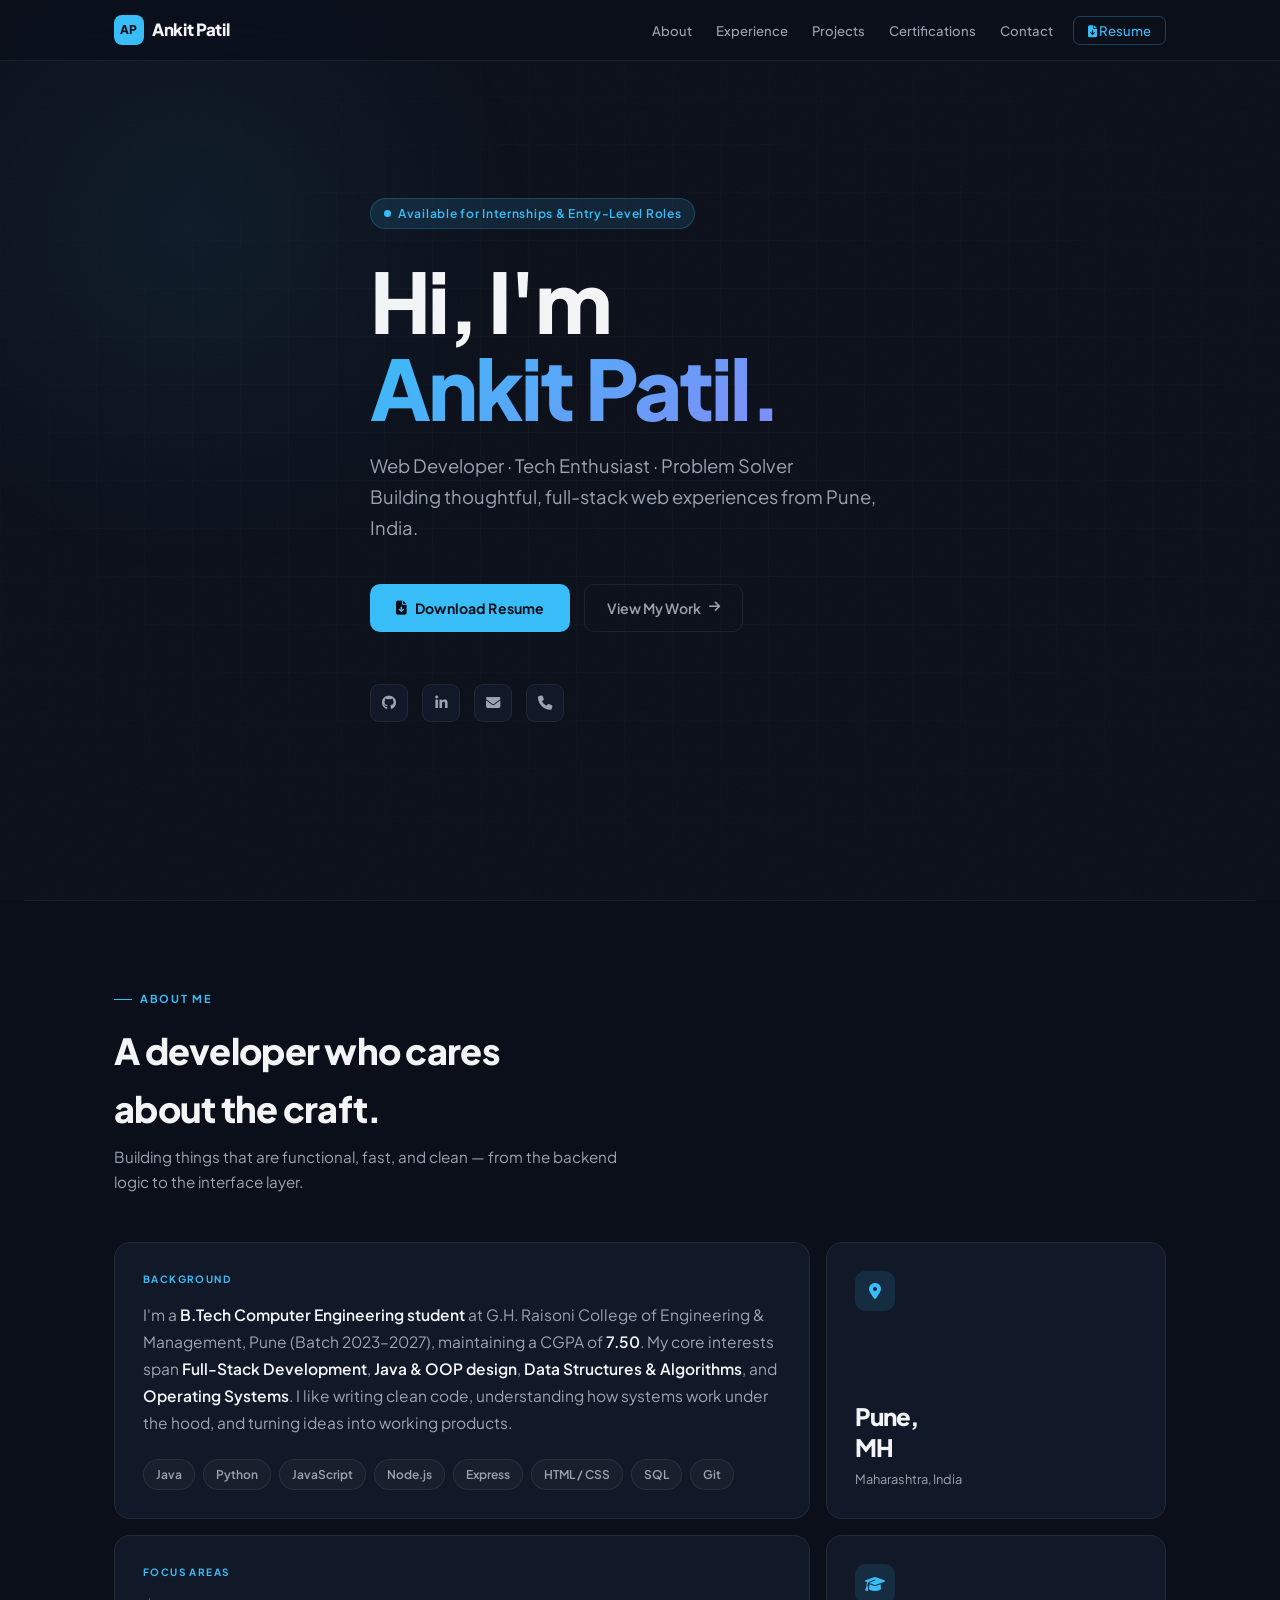
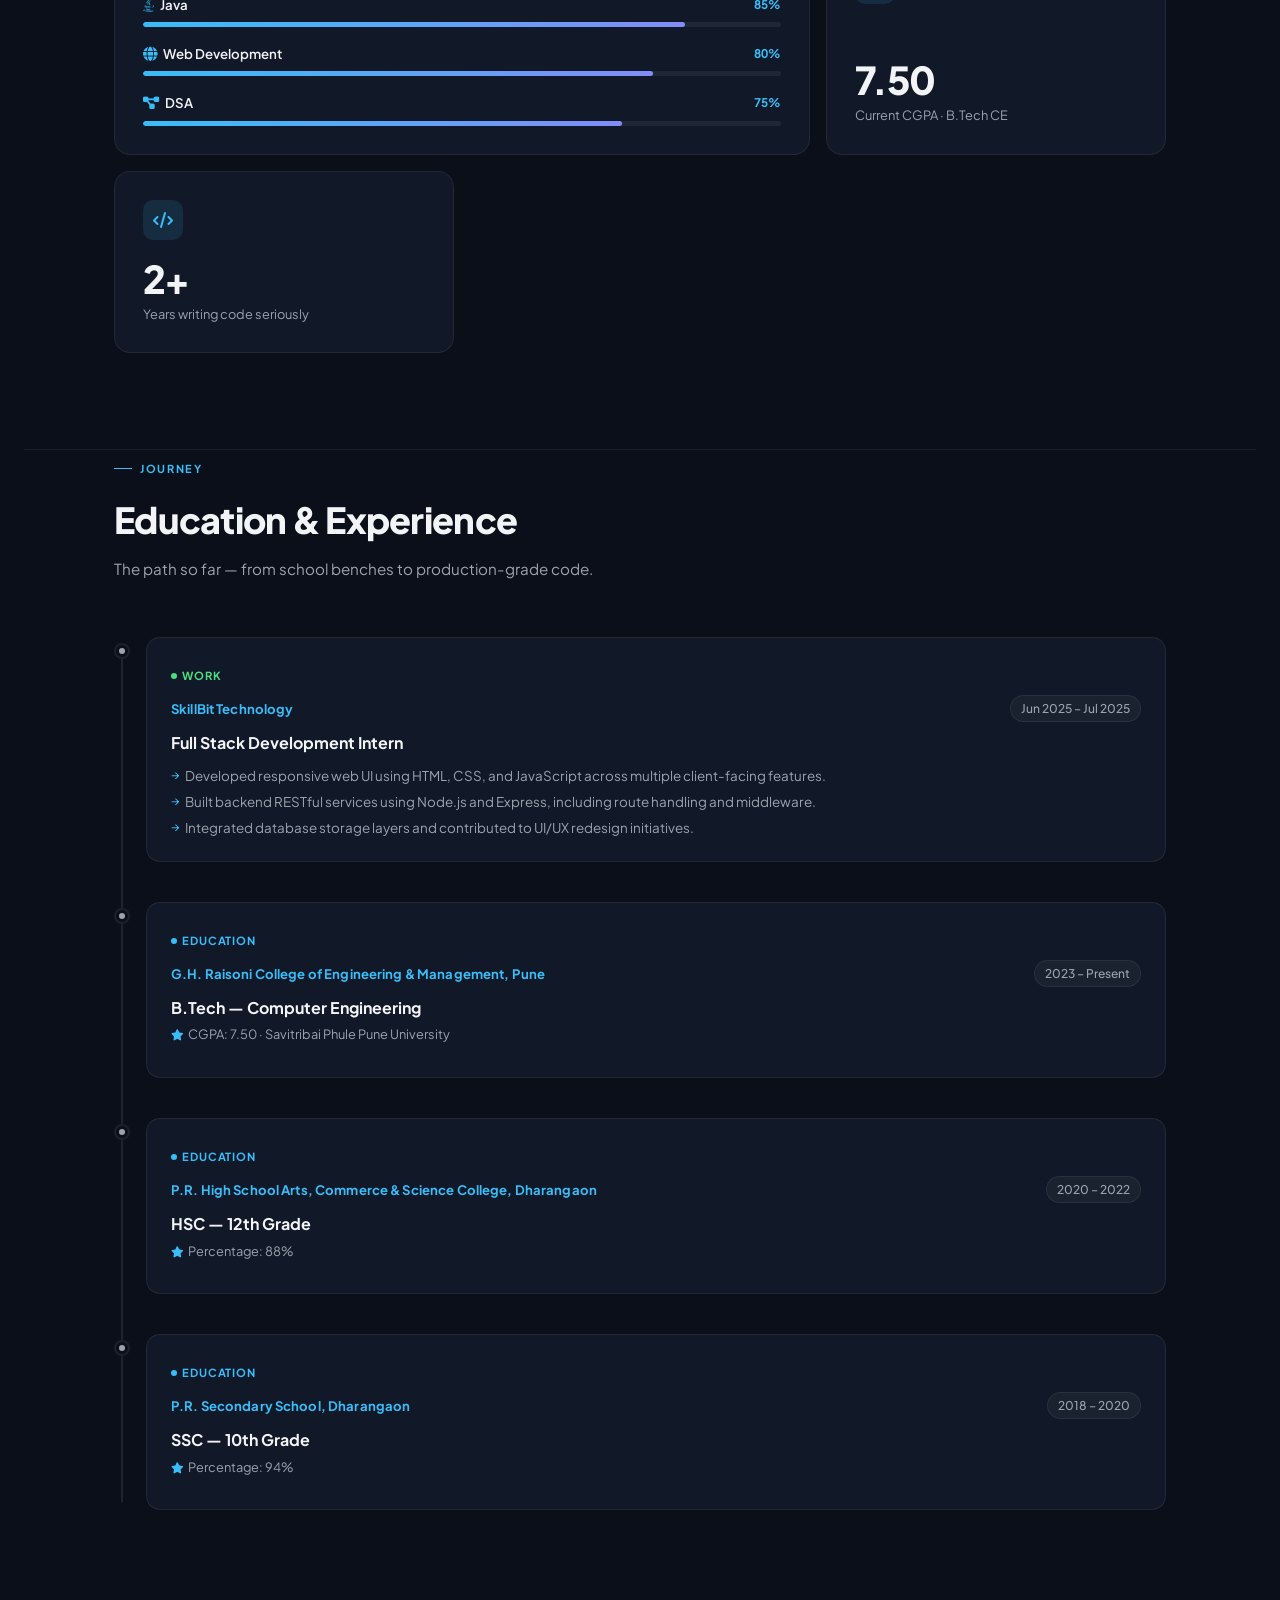
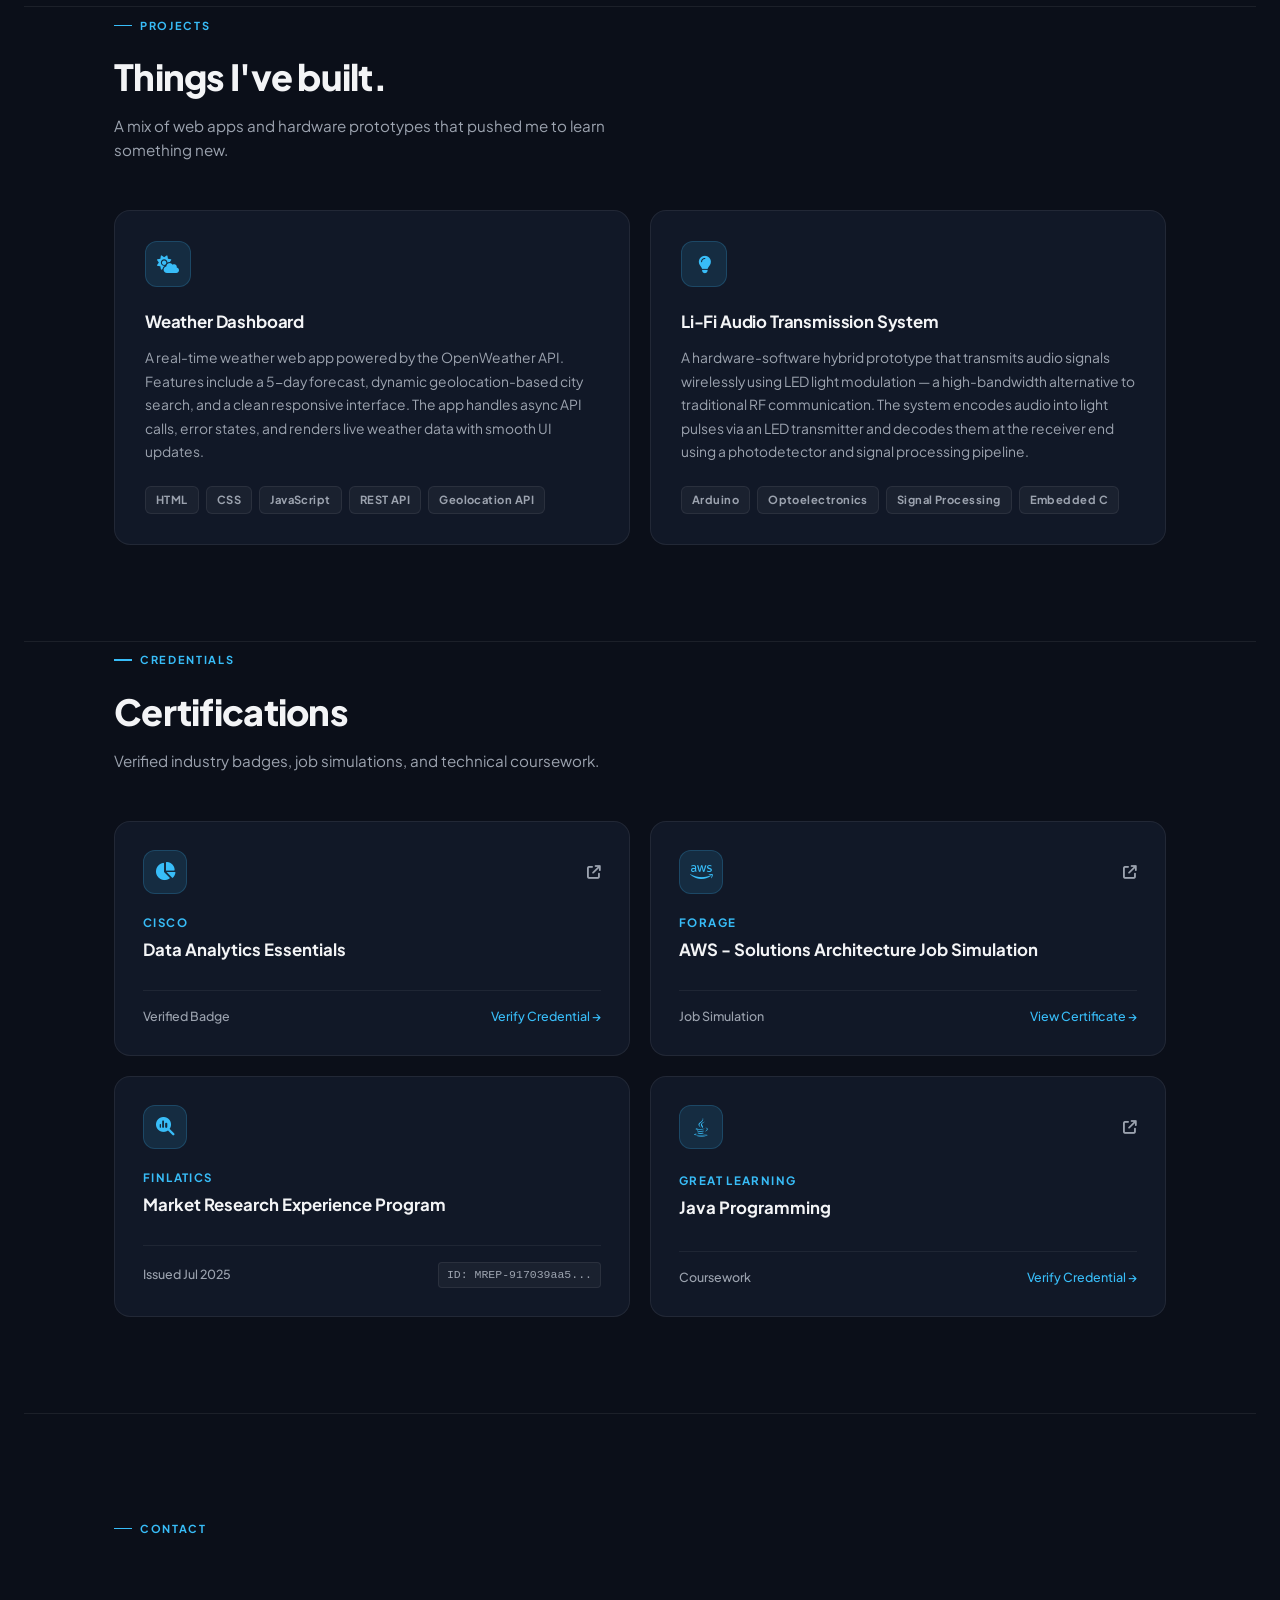
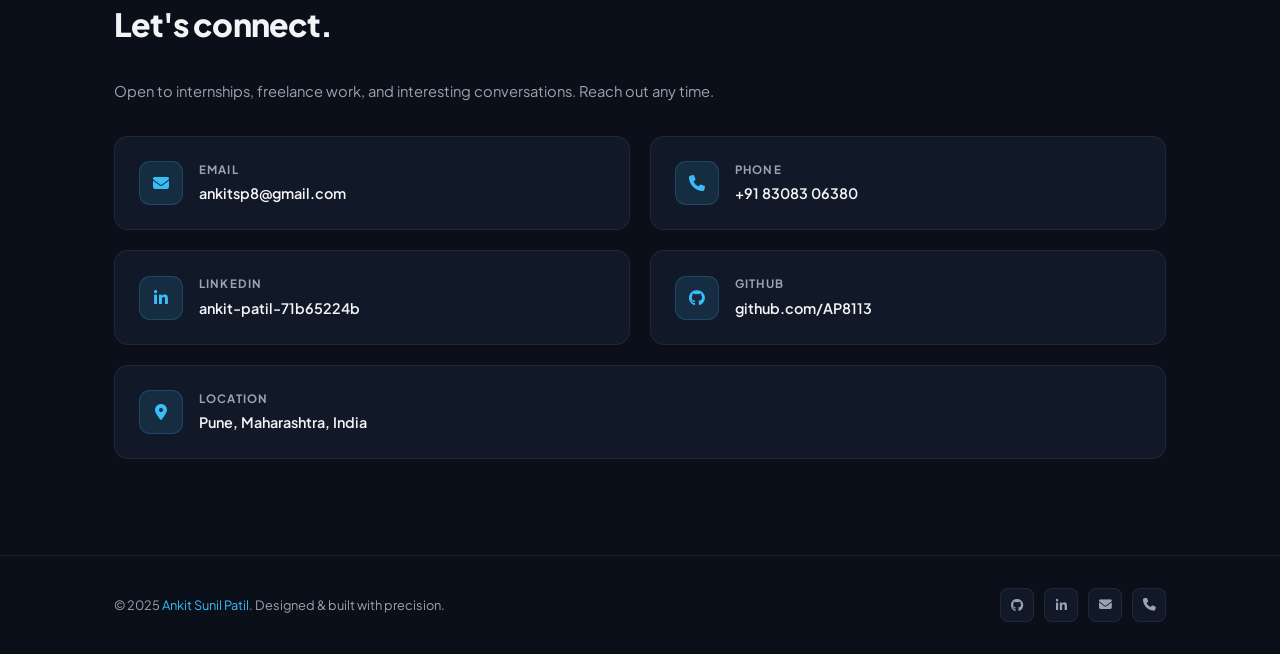
==== index.html @ 3c1722a8 "updated" ====
<!DOCTYPE html>
<html lang="en">
<head>
    <meta charset="UTF-8" />
    <meta name="viewport" content="width=device-width, initial-scale=1.0" />
    <title>Ankit Sunil Patil — Portfolio</title>
    <link rel="preconnect" href="https://fonts.googleapis.com" />
    <link rel="preconnect" href="https://fonts.gstatic.com" crossorigin />
    <link href="https://fonts.googleapis.com/css2?family=Plus+Jakarta+Sans:ital,wght@0,300;0,400;0,500;0,600;0,700;0,800;1,400&display=swap" rel="stylesheet" />
    <link rel="stylesheet" href="https://cdnjs.cloudflare.com/ajax/libs/font-awesome/6.5.2/css/all.min.css" />
    <style>
        /* ===========================
           DESIGN TOKENS
        =========================== */
        :root {
          --bg-main: #0b0f19;
          --bg-card: #111827;
          --bg-card-hover: #141e2e;
          --accent: #38bdf8;
          --accent-dim: rgba(56, 189, 248, 0.12);
          --accent-glow: rgba(56, 189, 248, 0.25);
          --text-main: #f3f4f6;
          --text-muted: #9ca3af;
          --card-border: rgba(255, 255, 255, 0.07);
          --card-border-hover: rgba(56, 189, 248, 0.3);
          --timeline-line: rgba(255, 255, 255, 0.09);
          --nav-bg: rgba(11, 15, 25, 0.75);
        }

        /* ===========================
           RESET & BASE
        =========================== */
        *, *::before, *::after { box-sizing: border-box; margin: 0; padding: 0; }

        html { scroll-behavior: smooth; font-size: 16px; }

        body {
          font-family: 'Plus Jakarta Sans', sans-serif;
          background-color: var(--bg-main);
          color: var(--text-main);
          line-height: 1.6;
          -webkit-font-smoothing: antialiased;
          overflow-x: hidden;
        }

        a { color: inherit; text-decoration: none; }
        img { display: block; max-width: 100%; }

        /* ===========================
           NOISE TEXTURE OVERLAY
        =========================== */
        body::before {
          content: '';
          position: fixed;
          inset: 0;
          background-image: url("data:image/svg+xml,%3Csvg xmlns='http://www.w3.org/2000/svg' width='300' height='300'%3E%3Cfilter id='noise'%3E%3CfeTurbulence type='fractalNoise' baseFrequency='0.75' numOctaves='4' stitchTiles='stitch'/%3E%3C/filter%3E%3Crect width='300' height='300' filter='url(%23noise)' opacity='0.03'/%3E%3C/svg%3E");
          pointer-events: none;
          z-index: 0;
        }

        /* ===========================
           UTILITY
        =========================== */
        .container {
          max-width: 1100px;
          margin: 0 auto;
          padding: 0 24px;
        }

        .accent { color: var(--accent); }
        .muted { color: var(--text-muted); }

        .section-label {
          display: inline-flex;
          align-items: center;
          gap: 8px;
          font-size: 11px;
          font-weight: 700;
          letter-spacing: 0.15em;
          text-transform: uppercase;
          color: var(--accent);
          margin-bottom: 14px;
        }

        .section-label::before {
          content: '';
          display: inline-block;
          width: 18px;
          height: 1.5px;
          background: var(--accent);
        }

        .section-title {
          font-size: clamp(1.6rem, 3.5vw, 2.25rem);
          font-weight: 800;
          letter-spacing: -0.02em;
          color: var(--text-main);
          margin-bottom: 8px;
        }

        .section-desc {
          color: var(--text-muted);
          font-size: 0.95rem;
          max-width: 520px;
        }

        section { position: relative; z-index: 1; padding: 96px 0; }

        /* ===========================
           NAVBAR
        =========================== */
        .nav {
          position: fixed;
          top: 0; left: 0; right: 0;
          z-index: 100;
          backdrop-filter: blur(18px) saturate(160%);
          -webkit-backdrop-filter: blur(18px) saturate(160%);
          background: var(--nav-bg);
          border-bottom: 1px solid var(--card-border);
        }

        .nav-inner {
          display: flex;
          align-items: center;
          justify-content: space-between;
          height: 60px;
          max-width: 1100px;
          margin: 0 auto;
          padding: 0 24px;
        }

        .nav-logo {
          font-size: 1.05rem;
          font-weight: 800;
          letter-spacing: -0.02em;
          color: var(--text-main);
          display: flex;
          align-items: center;
          gap: 8px;
        }

        .nav-logo .logo-badge {
          width: 30px;
          height: 30px;
          border-radius: 8px;
          background: var(--accent);
          color: var(--bg-main);
          font-size: 0.75rem;
          font-weight: 900;
          display: flex;
          align-items: center;
          justify-content: center;
          letter-spacing: 0.02em;
        }

        .nav-links {
          display: flex;
          align-items: center;
          gap: 4px;
          list-style: none;
        }

        .nav-links a {
          font-size: 0.82rem;
          font-weight: 500;
          color: var(--text-muted);
          padding: 5px 10px;
          border-radius: 6px;
          transition: color 0.2s, background 0.2s;
        }

        .nav-links a:hover {
          color: var(--text-main);
          background: rgba(255,255,255,0.05);
        }

        .nav-cta {
          font-size: 0.8rem;
          font-weight: 600;
          color: var(--accent) !important;
          border: 1px solid rgba(56,189,248,0.3) !important;
          border-radius: 7px !important;
          padding: 5px 14px !important;
          margin-left: 6px;
          transition: background 0.2s, color 0.2s !important;
        }

        .nav-cta:hover {
          background: var(--accent-dim) !important;
          color: var(--accent) !important;
        }

        /* ===========================
           HERO
        =========================== */
        #hero {
          min-height: 100vh;
          display: flex;
          flex-direction: column;
          justify-content: center;
          padding-top: 100px;
          padding-bottom: 80px;
          position: relative;
          overflow: hidden;
        }

        .hero-bg-glow {
          position: absolute;
          top: -120px;
          left: -160px;
          width: 700px;
          height: 700px;
          border-radius: 50%;
          background: radial-gradient(circle, rgba(56,189,248,0.07) 0%, transparent 70%);
          pointer-events: none;
        }

        .hero-bg-grid {
          position: absolute;
          inset: 0;
          background-image:
            linear-gradient(to right, rgba(255,255,255,0.025) 1px, transparent 1px),
            linear-gradient(to bottom, rgba(255,255,255,0.025) 1px, transparent 1px);
          background-size: 48px 48px;
          mask-image: radial-gradient(ellipse 80% 60% at 50% 50%, black 0%, transparent 100%);
          pointer-events: none;
        }

        .hero-content { position: relative; z-index: 1; }

        .hero-chip {
          display: inline-flex;
          align-items: center;
          gap: 7px;
          background: var(--accent-dim);
          border: 1px solid rgba(56,189,248,0.22);
          color: var(--accent);
          font-size: 0.75rem;
          font-weight: 600;
          letter-spacing: 0.06em;
          padding: 5px 13px;
          border-radius: 100px;
          margin-bottom: 28px;
        }

        .hero-chip .dot {
          width: 7px;
          height: 7px;
          border-radius: 50%;
          background: var(--accent);
          animation: pulse-dot 2s infinite;
        }

        @keyframes pulse-dot {
          0%, 100% { opacity: 1; transform: scale(1); }
          50% { opacity: 0.5; transform: scale(0.75); }
        }

        .hero-name {
          font-size: clamp(2.6rem, 7vw, 5.2rem);
          font-weight: 800;
          letter-spacing: -0.035em;
          line-height: 1.05;
          margin-bottom: 18px;
          color: var(--text-main);
        }

        .hero-name .name-accent {
          background: linear-gradient(135deg, #38bdf8 0%, #818cf8 100%);
          -webkit-background-clip: text;
          -webkit-text-fill-color: transparent;
          background-clip: text;
        }

        .hero-tagline {
          font-size: clamp(0.95rem, 2vw, 1.15rem);
          color: var(--text-muted);
          font-weight: 400;
          max-width: 540px;
          margin-bottom: 40px;
          line-height: 1.7;
        }

        .hero-actions {
          display: flex;
          align-items: center;
          gap: 14px;
          flex-wrap: wrap;
        }

        .btn-primary {
          display: inline-flex;
          align-items: center;
          gap: 8px;
          background: var(--accent);
          color: #0b0f19;
          font-size: 0.88rem;
          font-weight: 700;
          padding: 13px 26px;
          border-radius: 10px;
          border: none;
          cursor: pointer;
          transition: transform 0.2s, box-shadow 0.2s, background 0.2s;
          letter-spacing: 0.01em;
        }

        .btn-primary:hover {
          transform: translateY(-2px);
          box-shadow: 0 8px 28px rgba(56,189,248,0.35);
          background: #7dd3fc;
        }

        .btn-ghost {
          display: inline-flex;
          align-items: center;
          gap: 8px;
          background: transparent;
          color: var(--text-muted);
          font-size: 0.88rem;
          font-weight: 600;
          padding: 12px 22px;
          border-radius: 10px;
          border: 1px solid var(--card-border);
          cursor: pointer;
          transition: color 0.2s, border-color 0.2s, transform 0.2s;
        }

        .btn-ghost:hover {
          color: var(--text-main);
          border-color: rgba(255,255,255,0.18);
          transform: translateY(-2px);
        }

        .hero-socials {
          display: flex;
          gap: 14px;
          margin-top: 52px;
        }

        .hero-socials a {
          width: 38px;
          height: 38px;
          border-radius: 9px;
          border: 1px solid var(--card-border);
          background: var(--bg-card);
          display: flex;
          align-items: center;
          justify-content: center;
          color: var(--text-muted);
          font-size: 0.9rem;
          transition: color 0.2s, border-color 0.2s, transform 0.2s;
        }

        .hero-socials a:hover {
          color: var(--accent);
          border-color: rgba(56,189,248,0.35);
          transform: translateY(-2px);
        }

        /* ===========================
           ABOUT — BENTO GRID
        =========================== */
        #about { padding-top: 80px; }

        .bento-grid {
          display: grid;
          grid-template-columns: repeat(3, 1fr);
          grid-template-rows: auto;
          gap: 16px;
          margin-top: 48px;
        }

        .bento-card {
          background: var(--bg-card);
          border: 1px solid var(--card-border);
          border-radius: 16px;
          padding: 28px;
          transition: border-color 0.25s, background 0.25s;
          position: relative;
          overflow: hidden;
        }

        .bento-card:hover {
          border-color: var(--card-border-hover);
          background: var(--bg-card-hover);
        }

        .bento-card.span-2 { grid-column: span 2; }
        .bento-card.span-full { grid-column: span 3; }

        .bento-card-label {
          font-size: 10px;
          font-weight: 700;
          letter-spacing: 0.14em;
          text-transform: uppercase;
          color: var(--accent);
          margin-bottom: 14px;
        }

        .bio-text {
          font-size: 0.97rem;
          color: var(--text-muted);
          line-height: 1.75;
        }

        .bio-text strong { color: var(--text-main); font-weight: 600; }

        .skill-list { display: flex; flex-direction: column; gap: 16px; }

        .skill-header {
          display: flex;
          justify-content: space-between;
          align-items: center;
          margin-bottom: 7px;
        }

        .skill-name {
          font-size: 0.83rem;
          font-weight: 600;
          color: var(--text-main);
        }

        .skill-pct {
          font-size: 0.75rem;
          font-weight: 700;
          color: var(--accent);
          font-variant-numeric: tabular-nums;
        }

        .skill-track {
          height: 5px;
          border-radius: 100px;
          background: rgba(255,255,255,0.06);
          overflow: hidden;
        }

        .skill-fill {
          height: 100%;
          border-radius: 100px;
          background: linear-gradient(90deg, #38bdf8, #818cf8);
          transition: width 1.2s cubic-bezier(0.16,1,0.3,1);
        }

        .stat-card-inner {
          display: flex;
          flex-direction: column;
          justify-content: space-between;
          height: 100%;
        }

        .stat-icon {
          width: 40px;
          height: 40px;
          border-radius: 10px;
          background: var(--accent-dim);
          display: flex;
          align-items: center;
          justify-content: center;
          font-size: 1rem;
          color: var(--accent);
          margin-bottom: 20px;
        }

        .stat-number {
          font-size: 2.4rem;
          font-weight: 800;
          letter-spacing: -0.04em;
          color: var(--text-main);
          line-height: 1;
          margin-bottom: 6px;
        }

        .stat-desc {
          font-size: 0.8rem;
          color: var(--text-muted);
        }

        .chip-cloud {
          display: flex;
          flex-wrap: wrap;
          gap: 8px;
          margin-top: 6px;
        }

        .chip {
          font-size: 0.75rem;
          font-weight: 600;
          padding: 5px 12px;
          border-radius: 100px;
          border: 1px solid var(--card-border);
          background: rgba(255,255,255,0.03);
          color: var(--text-muted);
          transition: color 0.2s, border-color 0.2s, background 0.2s;
          cursor: default;
        }

        .chip:hover {
          color: var(--accent);
          border-color: rgba(56,189,248,0.35);
          background: var(--accent-dim);
        }

        /* ===========================
           TIMELINE — Education & Work
        =========================== */
        #timeline { padding-top: 0; }

        .timeline-wrap {
          position: relative;
          margin-top: 56px;
          padding-left: 32px;
        }

        .timeline-wrap::before {
          content: '';
          position: absolute;
          left: 7px;
          top: 8px;
          bottom: 8px;
          width: 1.5px;
          background: var(--timeline-line);
        }

        .timeline-item {
          position: relative;
          margin-bottom: 40px;
        }

        .timeline-item:last-child { margin-bottom: 0; }

        .timeline-dot {
          position: absolute;
          left: -32px;
          top: 6px;
          width: 16px;
          height: 16px;
          border-radius: 50%;
          background: var(--bg-main);
          border: 2px solid var(--card-border);
          display: flex;
          align-items: center;
          justify-content: center;
          transition: border-color 0.3s;
        }

        .timeline-dot::after {
          content: '';
          width: 6px;
          height: 6px;
          border-radius: 50%;
          background: var(--text-muted);
          transition: background 0.3s;
        }

        .timeline-item:hover .timeline-dot {
          border-color: var(--accent);
        }

        .timeline-item:hover .timeline-dot::after {
          background: var(--accent);
        }

        .timeline-card {
          background: var(--bg-card);
          border: 1px solid var(--card-border);
          border-radius: 14px;
          padding: 22px 24px;
          transition: border-color 0.25s;
        }

        .timeline-item:hover .timeline-card {
          border-color: rgba(56,189,248,0.2);
        }

        .timeline-meta {
          display: flex;
          align-items: center;
          justify-content: space-between;
          flex-wrap: wrap;
          gap: 6px;
          margin-bottom: 8px;
        }

        .timeline-org {
          font-size: 0.82rem;
          font-weight: 700;
          color: var(--accent);
          letter-spacing: 0.01em;
        }

        .timeline-date {
          font-size: 0.75rem;
          color: var(--text-muted);
          font-weight: 500;
          background: rgba(255,255,255,0.04);
          padding: 3px 10px;
          border-radius: 100px;
          border: 1px solid var(--card-border);
        }

        .timeline-role {
          font-size: 1rem;
          font-weight: 700;
          color: var(--text-main);
          margin-bottom: 4px;
        }

        .timeline-grade {
          font-size: 0.8rem;
          color: var(--text-muted);
          margin-bottom: 10px;
        }

        .timeline-bullets {
          list-style: none;
          display: flex;
          flex-direction: column;
          gap: 5px;
          margin-top: 10px;
        }

        .timeline-bullets li {
          font-size: 0.84rem;
          color: var(--text-muted);
          padding-left: 14px;
          position: relative;
          line-height: 1.55;
        }

        .timeline-bullets li::before {
          content: '→';
          position: absolute;
          left: 0;
          color: var(--accent);
          font-size: 0.75rem;
        }

        .timeline-type-badge {
          display: inline-flex;
          align-items: center;
          gap: 5px;
          font-size: 0.7rem;
          font-weight: 700;
          letter-spacing: 0.08em;
          text-transform: uppercase;
          color: var(--text-muted);
          margin-bottom: 10px;
        }

        .timeline-type-badge .badge-dot {
          width: 6px; height: 6px;
          border-radius: 50%;
          background: var(--text-muted);
        }

        .badge-work .badge-dot { background: #4ade80; }
        .badge-work { color: #4ade80; }
        .badge-edu .badge-dot { background: var(--accent); }
        .badge-edu { color: var(--accent); }

        /* ===========================
           PROJECTS
        =========================== */
        #projects { padding-top: 0; }

        .projects-grid {
          display: grid;
          grid-template-columns: repeat(2, 1fr);
          gap: 20px;
          margin-top: 48px;
        }

        .project-card {
          background: var(--bg-card);
          border: 1px solid var(--card-border);
          border-radius: 16px;
          padding: 30px;
          transition: transform 0.28s cubic-bezier(0.16,1,0.3,1),
                      border-color 0.28s,
                      box-shadow 0.28s;
          display: flex;
          flex-direction: column;
        }

        .project-card:hover {
          transform: translateY(-4px);
          border-color: rgba(56,189,248,0.28);
          box-shadow: 0 16px 48px rgba(0,0,0,0.5);
        }

        .project-icon {
          width: 46px;
          height: 46px;
          border-radius: 12px;
          background: var(--accent-dim);
          border: 1px solid rgba(56,189,248,0.2);
          display: flex;
          align-items: center;
          justify-content: center;
          font-size: 1.1rem;
          color: var(--accent);
          margin-bottom: 22px;
        }

        .project-title {
          font-size: 1.05rem;
          font-weight: 700;
          color: var(--text-main);
          margin-bottom: 10px;
          letter-spacing: -0.01em;
        }

        .project-desc {
          font-size: 0.865rem;
          color: var(--text-muted);
          line-height: 1.7;
          flex: 1;
          margin-bottom: 22px;
        }

        .project-stack {
          display: flex;
          flex-wrap: wrap;
          gap: 7px;
        }

        .stack-tag {
          font-size: 0.7rem;
          font-weight: 700;
          padding: 4px 10px;
          border-radius: 6px;
          background: rgba(255,255,255,0.04);
          border: 1px solid var(--card-border);
          color: var(--text-muted);
          letter-spacing: 0.04em;
        }

        /* ===========================
           CERTIFICATIONS
        =========================== */
        #certifications { padding-top: 0; }

        .certs-grid {
          display: grid;
          grid-template-columns: repeat(2, 1fr);
          gap: 20px;
          margin-top: 48px;
        }

        .cert-card {
          background: var(--bg-card);
          border: 1px solid var(--card-border);
          border-radius: 16px;
          padding: 28px;
          display: flex;
          flex-direction: column;
          justify-content: space-between;
          transition: transform 0.28s cubic-bezier(0.16,1,0.3,1),
                      border-color 0.28s,
                      box-shadow 0.28s,
                      background 0.28s;
          text-decoration: none;
        }

        a.cert-card:hover {
          transform: translateY(-4px);
          border-color: rgba(56,189,248,0.28);
          box-shadow: 0 16px 48px rgba(0,0,0,0.5);
          background: var(--bg-card-hover);
        }

        .cert-top {
          display: flex;
          align-items: center;
          justify-content: space-between;
          margin-bottom: 20px;
        }

        .cert-icon {
          width: 44px;
          height: 44px;
          border-radius: 12px;
          background: var(--accent-dim);
          border: 1px solid rgba(56,189,248,0.2);
          display: flex;
          align-items: center;
          justify-content: center;
          font-size: 1.15rem;
          color: var(--accent);
        }

        .cert-arrow {
          color: var(--text-muted);
          font-size: 0.85rem;
          transition: color 0.2s, transform 0.2s;
        }

        a.cert-card:hover .cert-arrow {
          color: var(--accent);
          transform: translate(2px, -2px);
        }

        .cert-issuer {
          font-size: 0.72rem;
          font-weight: 700;
          text-transform: uppercase;
          letter-spacing: 0.12em;
          color: var(--accent);
          margin-bottom: 6px;
        }

        .cert-title {
          font-size: 1.05rem;
          font-weight: 700;
          color: var(--text-main);
          line-height: 1.4;
        }

        .cert-footer {
          margin-top: 28px;
          padding-top: 16px;
          border-top: 1px solid rgba(255,255,255,0.06);
          display: flex;
          align-items: center;
          justify-content: space-between;
          font-size: 0.78rem;
          color: var(--text-muted);
          font-weight: 500;
        }

        .cert-id {
          font-family: monospace;
          font-size: 0.72rem;
          background: rgba(255,255,255,0.04);
          padding: 3px 8px;
          border-radius: 4px;
          border: 1px solid var(--card-border);
          color: var(--text-muted);
        }

        /* ===========================
           CONTACT
        =========================== */
        #contact {}

        .contact-inner {
          display: grid;
          grid-template-columns: 1fr 1fr;
          gap: 20px;
          margin-top: 48px;
        }

        .contact-headline {
          font-size: clamp(1.4rem, 3vw, 2rem);
          font-weight: 800;
          letter-spacing: -0.025em;
          color: var(--text-main);
          margin-bottom: 14px;
          grid-column: 1 / -1;
        }

        .contact-sub {
          color: var(--text-muted);
          font-size: 0.92rem;
          grid-column: 1 / -1;
          margin-top: -4px;
          margin-bottom: 12px;
        }

        .contact-card {
          background: var(--bg-card);
          border: 1px solid var(--card-border);
          border-radius: 14px;
          padding: 24px;
          display: flex;
          align-items: center;
          gap: 16px;
          transition: border-color 0.25s, transform 0.25s;
        }

        .contact-card:hover {
          border-color: rgba(56,189,248,0.28);
          transform: translateY(-2px);
        }

        .contact-card-icon {
          width: 44px;
          height: 44px;
          border-radius: 11px;
          background: var(--accent-dim);
          border: 1px solid rgba(56,189,248,0.2);
          display: flex;
          align-items: center;
          justify-content: center;
          font-size: 1rem;
          color: var(--accent);
          flex-shrink: 0;
        }

        .contact-card-label {
          font-size: 0.72rem;
          font-weight: 700;
          text-transform: uppercase;
          letter-spacing: 0.1em;
          color: var(--text-muted);
          margin-bottom: 3px;
        }

        .contact-card-value {
          font-size: 0.9rem;
          font-weight: 600;
          color: var(--text-main);
        }

        .contact-card-value a {
          color: var(--text-main);
          transition: color 0.2s;
        }

        .contact-card-value a:hover { color: var(--accent); }

        /* ===========================
           FOOTER
        =========================== */
        footer {
          border-top: 1px solid var(--card-border);
          padding: 32px 0;
          position: relative;
          z-index: 1;
        }

        .footer-inner {
          display: flex;
          align-items: center;
          justify-content: space-between;
          flex-wrap: wrap;
          gap: 14px;
        }

        .footer-copy {
          font-size: 0.8rem;
          color: var(--text-muted);
        }

        .footer-copy span { color: var(--accent); }

        .footer-socials {
          display: flex;
          gap: 10px;
        }

        .footer-socials a {
          width: 34px;
          height: 34px;
          border-radius: 8px;
          border: 1px solid var(--card-border);
          background: var(--bg-card);
          display: flex;
          align-items: center;
          justify-content: center;
          color: var(--text-muted);
          font-size: 0.8rem;
          transition: color 0.2s, border-color 0.2s, transform 0.2s;
        }

        .footer-socials a:hover {
          color: var(--accent);
          border-color: rgba(56,189,248,0.35);
          transform: translateY(-2px);
        }

        /* ===========================
           DIVIDER
        =========================== */
        .section-divider {
          border: none;
          border-top: 1px solid var(--card-border);
          margin: 0 24px;
        }

        /* ===========================
           SCROLL REVEAL
        =========================== */
        .reveal {
          opacity: 0;
          transform: translateY(22px);
          transition: opacity 0.65s cubic-bezier(0.16,1,0.3,1),
                      transform 0.65s cubic-bezier(0.16,1,0.3,1);
        }

        .reveal.visible {
          opacity: 1;
          transform: translateY(0);
        }

        .reveal-delay-1 { transition-delay: 0.1s; }
        .reveal-delay-2 { transition-delay: 0.2s; }
        .reveal-delay-3 { transition-delay: 0.3s; }

        /* ===========================
           MOBILE HAMBURGER
        =========================== */
        .hamburger {
          display: none;
          flex-direction: column;
          gap: 5px;
          cursor: pointer;
          padding: 4px;
          background: none;
          border: none;
        }

        .hamburger span {
          display: block;
          width: 22px;
          height: 2px;
          border-radius: 2px;
          background: var(--text-muted);
          transition: transform 0.3s, opacity 0.3s;
        }

        .hamburger.open span:nth-child(1) { transform: translateY(7px) rotate(45deg); }
        .hamburger.open span:nth-child(2) { opacity: 0; }
        .hamburger.open span:nth-child(3) { transform: translateY(-7px) rotate(-45deg); }

        .mobile-menu {
          display: none;
          flex-direction: column;
          gap: 2px;
          padding: 12px 24px 20px;
          border-top: 1px solid var(--card-border);
        }

        .mobile-menu a {
          font-size: 0.9rem;
          font-weight: 500;
          color: var(--text-muted);
          padding: 9px 0;
          border-bottom: 1px solid rgba(255,255,255,0.04);
          transition: color 0.2s;
        }

        .mobile-menu a:last-child { border-bottom: none; }
        .mobile-menu a:hover { color: var(--accent); }
        .mobile-menu.open { display: flex; }

        /* ===========================
           RESPONSIVE
        =========================== */
        @media (max-width: 900px) {
          .bento-grid { grid-template-columns: 1fr 1fr; }
          .bento-card.span-2 { grid-column: span 2; }
          .bento-card.span-full { grid-column: span 2; }
        }

        @media (max-width: 768px) {
          section { padding: 64px 0; }

          .nav-links { display: none; }
          .hamburger { display: flex; }

          .hero-name { font-size: 2.6rem; }

          .bento-grid { grid-template-columns: 1fr; }
          .bento-card.span-2,
          .bento-card.span-full { grid-column: span 1; }

          .projects-grid,
          .certs-grid { grid-template-columns: 1fr; }

          .contact-inner { grid-template-columns: 1fr; }
          .contact-headline,
          .contact-sub { grid-column: 1; }

          .footer-inner { flex-direction: column; align-items: flex-start; gap: 18px; }
        }

        @media (max-width: 480px) {
          .hero-actions { flex-direction: column; align-items: flex-start; }
          .btn-primary, .btn-ghost { width: 100%; justify-content: center; }
        }

        /* ===========================
           REDUCED MOTION
        =========================== */
        @media (prefers-reduced-motion: reduce) {
          *, *::before, *::after { transition-duration: 0.01ms !important; animation-duration: 0.01ms !important; }
          .reveal { opacity: 1; transform: none; }
        }
    </style>
</head>
<body>

<!-- ============ NAVBAR ============ -->
<nav class="nav">
    <div class="nav-inner">
        <a href="#hero" class="nav-logo">
            <div class="logo-badge">AP</div>
            Ankit Patil
        </a>
        <ul class="nav-links">
            <li><a href="#about">About</a></li>
            <li><a href="#timeline">Experience</a></li>
            <li><a href="#projects">Projects</a></li>
            <li><a href="#certifications">Certifications</a></li>
            <li><a href="#contact">Contact</a></li>
            <li><a href="assets/resume.pdf" target="_blank" class="nav-cta"><i class="fa-solid fa-file-arrow-down" style="font-size:0.75rem;"></i> Resume</a></li>
        </ul>
        <button class="hamburger" id="hamburger" aria-label="Menu">
            <span></span><span></span><span></span>
        </button>
    </div>
    <div class="mobile-menu" id="mobile-menu">
        <a href="#about" onclick="closeMobileMenu()">About</a>
        <a href="#timeline" onclick="closeMobileMenu()">Experience</a>
        <a href="#projects" onclick="closeMobileMenu()">Projects</a>
        <a href="#certifications" onclick="closeMobileMenu()">Certifications</a>
        <a href="#contact" onclick="closeMobileMenu()">Contact</a>
        <a href="assets/resume.pdf" target="_blank" style="color:var(--accent)"><i class="fa-solid fa-file-arrow-down"></i> Resume</a>
    </div>
</nav>

<!-- ============ HERO ============ -->
<section id="hero">
    <div class="hero-bg-glow"></div>
    <div class="hero-bg-grid"></div>
    <div class="container hero-content">
        <div class="hero-chip">
            <span class="dot"></span>
            Available for Internships &amp; Entry-Level Roles
        </div>
        <h1 class="hero-name">
            Hi, I'm<br/>
            <span class="name-accent">Ankit Patil.</span>
        </h1>
        <p class="hero-tagline">
            Web Developer · Tech Enthusiast · Problem Solver<br/>
            Building thoughtful, full-stack web experiences from Pune, India.
        </p>
        <div class="hero-actions">
            <a href="assets/resume.pdf" target="_blank" class="btn-primary">
                <i class="fa-solid fa-file-arrow-down"></i> Download Resume
            </a>
            <a href="#projects" class="btn-ghost">
                View My Work <i class="fa-solid fa-arrow-right" style="font-size:0.8rem;"></i>
            </a>
        </div>
        <div class="hero-socials">
            <a href="https://github.com/AP8113" target="_blank" rel="noopener" aria-label="GitHub"><i class="fa-brands fa-github"></i></a>
            <a href="https://www.linkedin.com/in/ankit-patil-71b65224b/" target="_blank" rel="noopener" aria-label="LinkedIn"><i class="fa-brands fa-linkedin-in"></i></a>
            <a href="mailto:ankitsp8@gmail.com" aria-label="Email"><i class="fa-solid fa-envelope"></i></a>
            <a href="tel:+918308306380" aria-label="Phone"><i class="fa-solid fa-phone"></i></a>
        </div>
    </div>
</section>

<hr class="section-divider" />

<!-- ============ ABOUT + SKILLS BENTO ============ -->
<section id="about">
    <div class="container">
        <div class="reveal">
            <p class="section-label">About Me</p>
            <h2 class="section-title">A developer who cares<br/>about the craft.</h2>
            <p class="section-desc">Building things that are functional, fast, and clean — from the backend logic to the interface layer.</p>
        </div>

        <div class="bento-grid">

            <div class="bento-card span-2 reveal reveal-delay-1">
                <p class="bento-card-label">Background</p>
                <p class="bio-text">
                    I'm a <strong>B.Tech Computer Engineering student</strong> at G.H. Raisoni College of Engineering & Management, Pune (Batch 2023–2027), maintaining a CGPA of <strong>7.50</strong>. My core interests span <strong>Full-Stack Development</strong>, <strong>Java & OOP design</strong>, <strong>Data Structures & Algorithms</strong>, and <strong>Operating Systems</strong>. I like writing clean code, understanding how systems work under the hood, and turning ideas into working products.
                </p>
                <div class="chip-cloud" style="margin-top:22px;">
                    <span class="chip">Java</span>
                    <span class="chip">Python</span>
                    <span class="chip">JavaScript</span>
                    <span class="chip">Node.js</span>
                    <span class="chip">Express</span>
                    <span class="chip">HTML / CSS</span>
                    <span class="chip">SQL</span>
                    <span class="chip">Git</span>
                </div>
            </div>

            <div class="bento-card reveal reveal-delay-2">
                <div class="stat-card-inner">
                    <div class="stat-icon"><i class="fa-solid fa-location-dot"></i></div>
                    <div>
                        <div class="stat-number" style="font-size:1.5rem; line-height:1.3;">Pune,<br/>MH</div>
                        <p class="stat-desc">Maharashtra, India</p>
                    </div>
                </div>
            </div>

            <div class="bento-card span-2 reveal reveal-delay-1">
                <p class="bento-card-label">Focus Areas</p>
                <div class="skill-list">
                    <div class="skill-item">
                        <div class="skill-header">
                            <span class="skill-name"><i class="fa-brands fa-java" style="margin-right:6px;color:var(--accent);font-size:0.9rem;"></i>Java</span>
                            <span class="skill-pct">85%</span>
                        </div>
                        <div class="skill-track"><div class="skill-fill" style="width:0%" data-width="85%"></div></div>
                    </div>
                    <div class="skill-item">
                        <div class="skill-header">
                            <span class="skill-name"><i class="fa-solid fa-globe" style="margin-right:6px;color:var(--accent);font-size:0.9rem;"></i>Web Development</span>
                            <span class="skill-pct">80%</span>
                        </div>
                        <div class="skill-track"><div class="skill-fill" style="width:0%" data-width="80%"></div></div>
                    </div>
                    <div class="skill-item">
                        <div class="skill-header">
                            <span class="skill-name"><i class="fa-solid fa-diagram-project" style="margin-right:6px;color:var(--accent);font-size:0.9rem;"></i>DSA</span>
                            <span class="skill-pct">75%</span>
                        </div>
                        <div class="skill-track"><div class="skill-fill" style="width:0%" data-width="75%"></div></div>
                    </div>
                </div>
            </div>

            <div class="bento-card reveal reveal-delay-2">
                <div class="stat-card-inner">
                    <div class="stat-icon"><i class="fa-solid fa-graduation-cap"></i></div>
                    <div>
                        <div class="stat-number">7.50</div>
                        <p class="stat-desc">Current CGPA · B.Tech CE</p>
                    </div>
                </div>
            </div>

            <div class="bento-card reveal reveal-delay-3">
                <div class="stat-card-inner">
                    <div class="stat-icon"><i class="fa-solid fa-code"></i></div>
                    <div>
                        <div class="stat-number">2+</div>
                        <p class="stat-desc">Years writing code seriously</p>
                    </div>
                </div>
            </div>

        </div>
    </div>
</section>

<hr class="section-divider" />

<!-- ============ TIMELINE ============ -->
<section id="timeline">
    <div class="container">
        <div class="reveal">
            <p class="section-label">Journey</p>
            <h2 class="section-title">Education &amp; Experience</h2>
            <p class="section-desc">The path so far — from school benches to production-grade code.</p>
        </div>

        <div class="timeline-wrap">

            <div class="timeline-item reveal reveal-delay-1">
                <div class="timeline-dot"></div>
                <div class="timeline-card">
                    <span class="timeline-type-badge badge-work"><span class="badge-dot"></span>Work</span>
                    <div class="timeline-meta">
                        <span class="timeline-org">SkillBit Technology</span>
                        <span class="timeline-date">Jun 2025 – Jul 2025</span>
                    </div>
                    <p class="timeline-role">Full Stack Development Intern</p>
                    <ul class="timeline-bullets">
                        <li>Developed responsive web UI using HTML, CSS, and JavaScript across multiple client-facing features.</li>
                        <li>Built backend RESTful services using Node.js and Express, including route handling and middleware.</li>
                        <li>Integrated database storage layers and contributed to UI/UX redesign initiatives.</li>
                    </ul>
                </div>
            </div>

            <div class="timeline-item reveal reveal-delay-1">
                <div class="timeline-dot"></div>
                <div class="timeline-card">
                    <span class="timeline-type-badge badge-edu"><span class="badge-dot"></span>Education</span>
                    <div class="timeline-meta">
                        <span class="timeline-org">G.H. Raisoni College of Engineering & Management, Pune</span>
                        <span class="timeline-date">2023 – Present</span>
                    </div>
                    <p class="timeline-role">B.Tech — Computer Engineering</p>
                    <p class="timeline-grade"><i class="fa-solid fa-star" style="color:var(--accent);font-size:0.7rem;margin-right:4px;"></i>CGPA: 7.50 · Savitribai Phule Pune University</p>
                </div>
            </div>

            <div class="timeline-item reveal reveal-delay-2">
                <div class="timeline-dot"></div>
                <div class="timeline-card">
                    <span class="timeline-type-badge badge-edu"><span class="badge-dot"></span>Education</span>
                    <div class="timeline-meta">
                        <span class="timeline-org">P.R. High School Arts, Commerce & Science College, Dharangaon</span>
                        <span class="timeline-date">2020 – 2022</span>
                    </div>
                    <p class="timeline-role">HSC — 12th Grade</p>
                    <p class="timeline-grade"><i class="fa-solid fa-star" style="color:var(--accent);font-size:0.7rem;margin-right:4px;"></i>Percentage: 88%</p>
                </div>
            </div>

            <div class="timeline-item reveal reveal-delay-3">
                <div class="timeline-dot"></div>
                <div class="timeline-card">
                    <span class="timeline-type-badge badge-edu"><span class="badge-dot"></span>Education</span>
                    <div class="timeline-meta">
                        <span class="timeline-org">P.R. Secondary School, Dharangaon</span>
                        <span class="timeline-date">2018 – 2020</span>
                    </div>
                    <p class="timeline-role">SSC — 10th Grade</p>
                    <p class="timeline-grade"><i class="fa-solid fa-star" style="color:var(--accent);font-size:0.7rem;margin-right:4px;"></i>Percentage: 94%</p>
                </div>
            </div>

        </div>
    </div>
</section>

<hr class="section-divider" />

<!-- ============ PROJECTS ============ -->
<section id="projects">
    <div class="container">
        <div class="reveal">
            <p class="section-label">Projects</p>
            <h2 class="section-title">Things I've built.</h2>
            <p class="section-desc">A mix of web apps and hardware prototypes that pushed me to learn something new.</p>
        </div>

        <div class="projects-grid">

            <div class="project-card reveal reveal-delay-1">
                <div class="project-icon"><i class="fa-solid fa-cloud-sun"></i></div>
                <h3 class="project-title">Weather Dashboard</h3>
                <p class="project-desc">
                    A real-time weather web app powered by the OpenWeather API. Features include a 5-day forecast, dynamic geolocation-based city search, and a clean responsive interface. The app handles async API calls, error states, and renders live weather data with smooth UI updates.
                </p>
                <div class="project-stack">
                    <span class="stack-tag">HTML</span>
                    <span class="stack-tag">CSS</span>
                    <span class="stack-tag">JavaScript</span>
                    <span class="stack-tag">REST API</span>
                    <span class="stack-tag">Geolocation API</span>
                </div>
            </div>

            <div class="project-card reveal reveal-delay-2">
                <div class="project-icon"><i class="fa-solid fa-lightbulb"></i></div>
                <h3 class="project-title">Li-Fi Audio Transmission System</h3>
                <p class="project-desc">
                    A hardware-software hybrid prototype that transmits audio signals wirelessly using LED light modulation — a high-bandwidth alternative to traditional RF communication. The system encodes audio into light pulses via an LED transmitter and decodes them at the receiver end using a photodetector and signal processing pipeline.
                </p>
                <div class="project-stack">
                    <span class="stack-tag">Arduino</span>
                    <span class="stack-tag">Optoelectronics</span>
                    <span class="stack-tag">Signal Processing</span>
                    <span class="stack-tag">Embedded C</span>
                </div>
            </div>

        </div>
    </div>
</section>

<hr class="section-divider" />

<!-- ============ CERTIFICATIONS ============ -->
<section id="certifications">
    <div class="container">
        <div class="reveal">
            <p class="section-label">Credentials</p>
            <h2 class="section-title">Certifications</h2>
            <p class="section-desc">Verified industry badges, job simulations, and technical coursework.</p>
        </div>

        <div class="certs-grid">

            <!-- Cisco -->
            <a href="https://www.credly.com/badges/59ceadfd-40b3-4ad8-ba69-de67b934213c/linked_in_profile" target="_blank" rel="noopener" class="cert-card reveal reveal-delay-1">
                <div class="cert-top">
                    <div class="cert-icon"><i class="fa-solid fa-chart-pie"></i></div>
                    <span class="cert-arrow"><i class="fa-solid fa-arrow-up-right-from-square"></i></span>
                </div>
                <div>
                    <p class="cert-issuer">Cisco</p>
                    <h3 class="cert-title">Data Analytics Essentials</h3>
                </div>
                <div class="cert-footer">
                    <span>Verified Badge</span>
                    <span style="color:var(--accent);">Verify Credential &rarr;</span>
                </div>
            </a>

            <!-- Forage -->
            <a href="https://www.theforage.com/completion-certificates/pmnMSL4QiQ9JCgE3W/kkE9HyeNcw6rwCRGw_pmnMSL4QiQ9JCgE3W_kRrqxsaXG6hWpuCfM_1760784261180_completion_certificate.pdf" target="_blank" rel="noopener" class="cert-card reveal reveal-delay-2">
                <div class="cert-top">
                    <div class="cert-icon"><i class="fa-brands fa-aws"></i></div>
                    <span class="cert-arrow"><i class="fa-solid fa-arrow-up-right-from-square"></i></span>
                </div>
                <div>
                    <p class="cert-issuer">Forage</p>
                    <h3 class="cert-title">AWS - Solutions Architecture Job Simulation</h3>
                </div>
                <div class="cert-footer">
                    <span>Job Simulation</span>
                    <span style="color:var(--accent);">View Certificate &rarr;</span>
                </div>
            </a>

            <!-- Finlatics -->
            <div class="cert-card reveal reveal-delay-1">
                <div class="cert-top">
                    <div class="cert-icon"><i class="fa-solid fa-magnifying-glass-chart"></i></div>
                </div>
                <div>
                    <p class="cert-issuer">Finlatics</p>
                    <h3 class="cert-title">Market Research Experience Program</h3>
                </div>
                <div class="cert-footer">
                    <span>Issued Jul 2025</span>
                    <span class="cert-id" title="Credential ID MREP-917039aa53615953">ID: MREP-917039aa5...</span>
                </div>
            </div>

            <!-- Great Learning -->
            <a href="https://www.mygreatlearning.com/certificate/ACGULMJE" target="_blank" rel="noopener" class="cert-card reveal reveal-delay-2">
                <div class="cert-top">
                    <div class="cert-icon"><i class="fa-brands fa-java"></i></div>
                    <span class="cert-arrow"><i class="fa-solid fa-arrow-up-right-from-square"></i></span>
                </div>
                <div>
                    <p class="cert-issuer">Great Learning</p>
                    <h3 class="cert-title">Java Programming</h3>
                </div>
                <div class="cert-footer">
                    <span>Coursework</span>
                    <span style="color:var(--accent);">Verify Credential &rarr;</span>
                </div>
            </a>

        </div>
    </div>
</section>

<hr class="section-divider" />

<!-- ============ CONTACT ============ -->
<section id="contact">
    <div class="container">
        <div class="reveal">
            <p class="section-label">Contact</p>
        </div>
        <div class="contact-inner">
            <h2 class="contact-headline reveal">Let's connect.</h2>
            <p class="contact-sub reveal">Open to internships, freelance work, and interesting conversations. Reach out any time.</p>

            <div class="contact-card reveal reveal-delay-1">
                <div class="contact-card-icon"><i class="fa-solid fa-envelope"></i></div>
                <div class="contact-card-info">
                    <p class="contact-card-label">Email</p>
                    <p class="contact-card-value"><a href="mailto:ankitsp8@gmail.com">ankitsp8@gmail.com</a></p>
                </div>
            </div>

            <div class="contact-card reveal reveal-delay-2">
                <div class="contact-card-icon"><i class="fa-solid fa-phone"></i></div>
                <div class="contact-card-info">
                    <p class="contact-card-label">Phone</p>
                    <p class="contact-card-value"><a href="tel:+918308306380">+91 83083 06380</a></p>
                </div>
            </div>

            <div class="contact-card reveal reveal-delay-1">
                <div class="contact-card-icon"><i class="fa-brands fa-linkedin-in"></i></div>
                <div class="contact-card-info">
                    <p class="contact-card-label">LinkedIn</p>
                    <p class="contact-card-value"><a href="https://www.linkedin.com/in/ankit-patil-71b65224b/" target="_blank" rel="noopener">ankit-patil-71b65224b</a></p>
                </div>
            </div>

            <div class="contact-card reveal reveal-delay-2">
                <div class="contact-card-icon"><i class="fa-brands fa-github"></i></div>
                <div class="contact-card-info">
                    <p class="contact-card-label">GitHub</p>
                    <p class="contact-card-value"><a href="https://github.com/AP8113" target="_blank" rel="noopener">github.com/AP8113</a></p>
                </div>
            </div>

            <div class="contact-card reveal reveal-delay-1" style="grid-column: 1 / -1;">
                <div class="contact-card-icon"><i class="fa-solid fa-location-dot"></i></div>
                <div class="contact-card-info">
                    <p class="contact-card-label">Location</p>
                    <p class="contact-card-value">Pune, Maharashtra, India</p>
                </div>
            </div>
        </div>
    </div>
</section>

<!-- ============ FOOTER ============ -->
<footer>
    <div class="container">
        <div class="footer-inner">
            <p class="footer-copy">
                © 2025 <span>Ankit Sunil Patil</span>. Designed &amp; built with precision.
            </p>
            <div class="footer-socials">
                <a href="https://github.com/AP8113" target="_blank" rel="noopener" aria-label="GitHub"><i class="fa-brands fa-github"></i></a>
                <a href="https://www.linkedin.com/in/ankit-patil-71b65224b/" target="_blank" rel="noopener" aria-label="LinkedIn"><i class="fa-brands fa-linkedin-in"></i></a>
                <a href="mailto:ankitsp8@gmail.com" aria-label="Email"><i class="fa-solid fa-envelope"></i></a>
                <a href="tel:+918308306380" aria-label="Phone"><i class="fa-solid fa-phone"></i></a>
            </div>
        </div>
    </div>
</footer>

<!-- ============ SCRIPTS ============ -->
<script>
    // Hamburger menu
    const hamburger = document.getElementById('hamburger');
    const mobileMenu = document.getElementById('mobile-menu');
    hamburger.addEventListener('click', () => {
      hamburger.classList.toggle('open');
      mobileMenu.classList.toggle('open');
    });
    function closeMobileMenu() {
      hamburger.classList.remove('open');
      mobileMenu.classList.remove('open');
    }

    // Scroll reveal
    const reveals = document.querySelectorAll('.reveal');
    const revealObserver = new IntersectionObserver((entries) => {
      entries.forEach(entry => {
        if (entry.isIntersecting) {
          entry.target.classList.add('visible');
          revealObserver.unobserve(entry.target);
        }
      });
    }, { threshold: 0.12, rootMargin: '0px 0px -40px 0px' });
    reveals.forEach(el => revealObserver.observe(el));

    // Skill bars animate on scroll
    const skillFills = document.querySelectorAll('.skill-fill');
    const skillObserver = new IntersectionObserver((entries) => {
      entries.forEach(entry => {
        if (entry.isIntersecting) {
          const targetWidth = entry.target.dataset.width;
          entry.target.style.width = targetWidth;
          skillObserver.unobserve(entry.target);
        }
      });
    }, { threshold: 0.3 });
    skillFills.forEach(el => skillObserver.observe(el));

    // Active nav link highlight on scroll
    const sections = document.querySelectorAll('section[id]');
    const navLinks = document.querySelectorAll('.nav-links a');
    const scrollSpy = new IntersectionObserver((entries) => {
      entries.forEach(entry => {
        if (entry.isIntersecting) {
          navLinks.forEach(link => {
            link.style.color = '';
            if (link.getAttribute('href') === '#' + entry.target.id) {
              link.style.color = 'var(--text-main)';
            }
          });
        }
      });
    }, { threshold: 0.4 });
    sections.forEach(s => scrollSpy.observe(s));
</script>
</body>
</html>
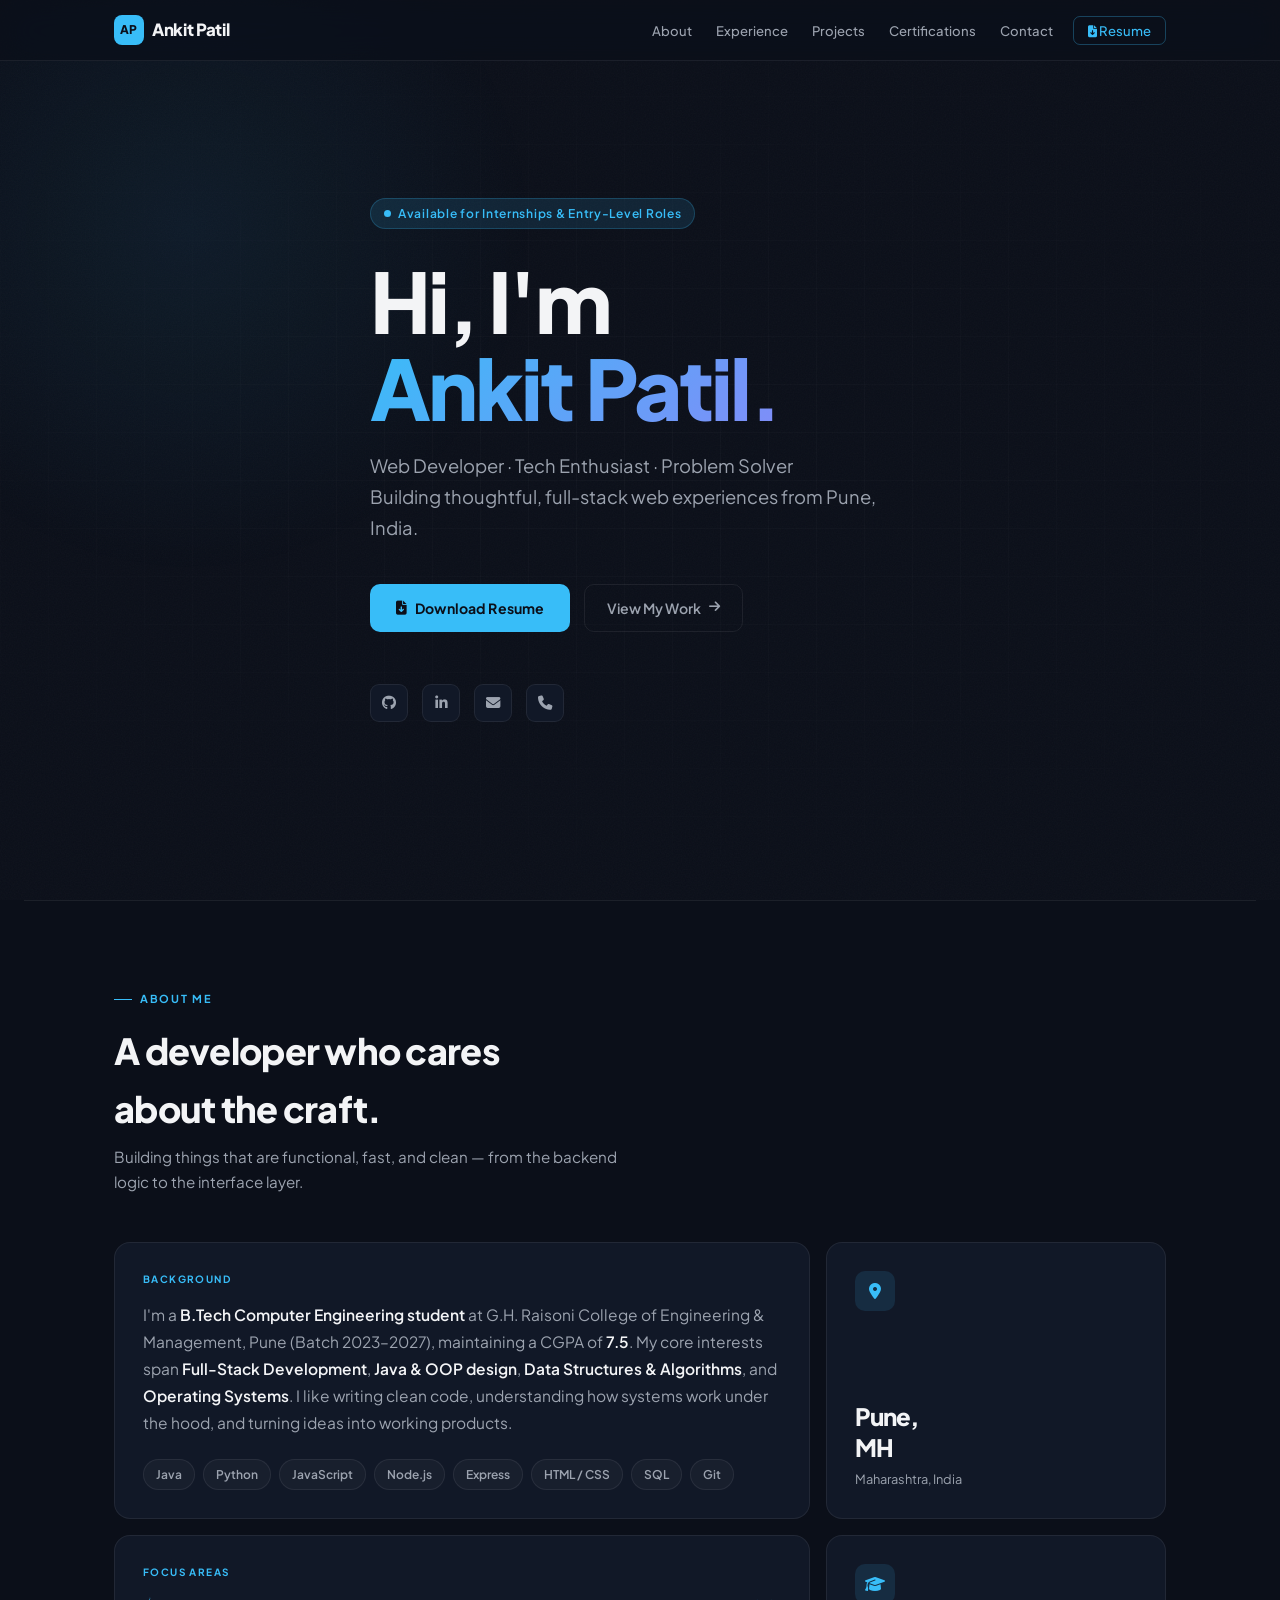
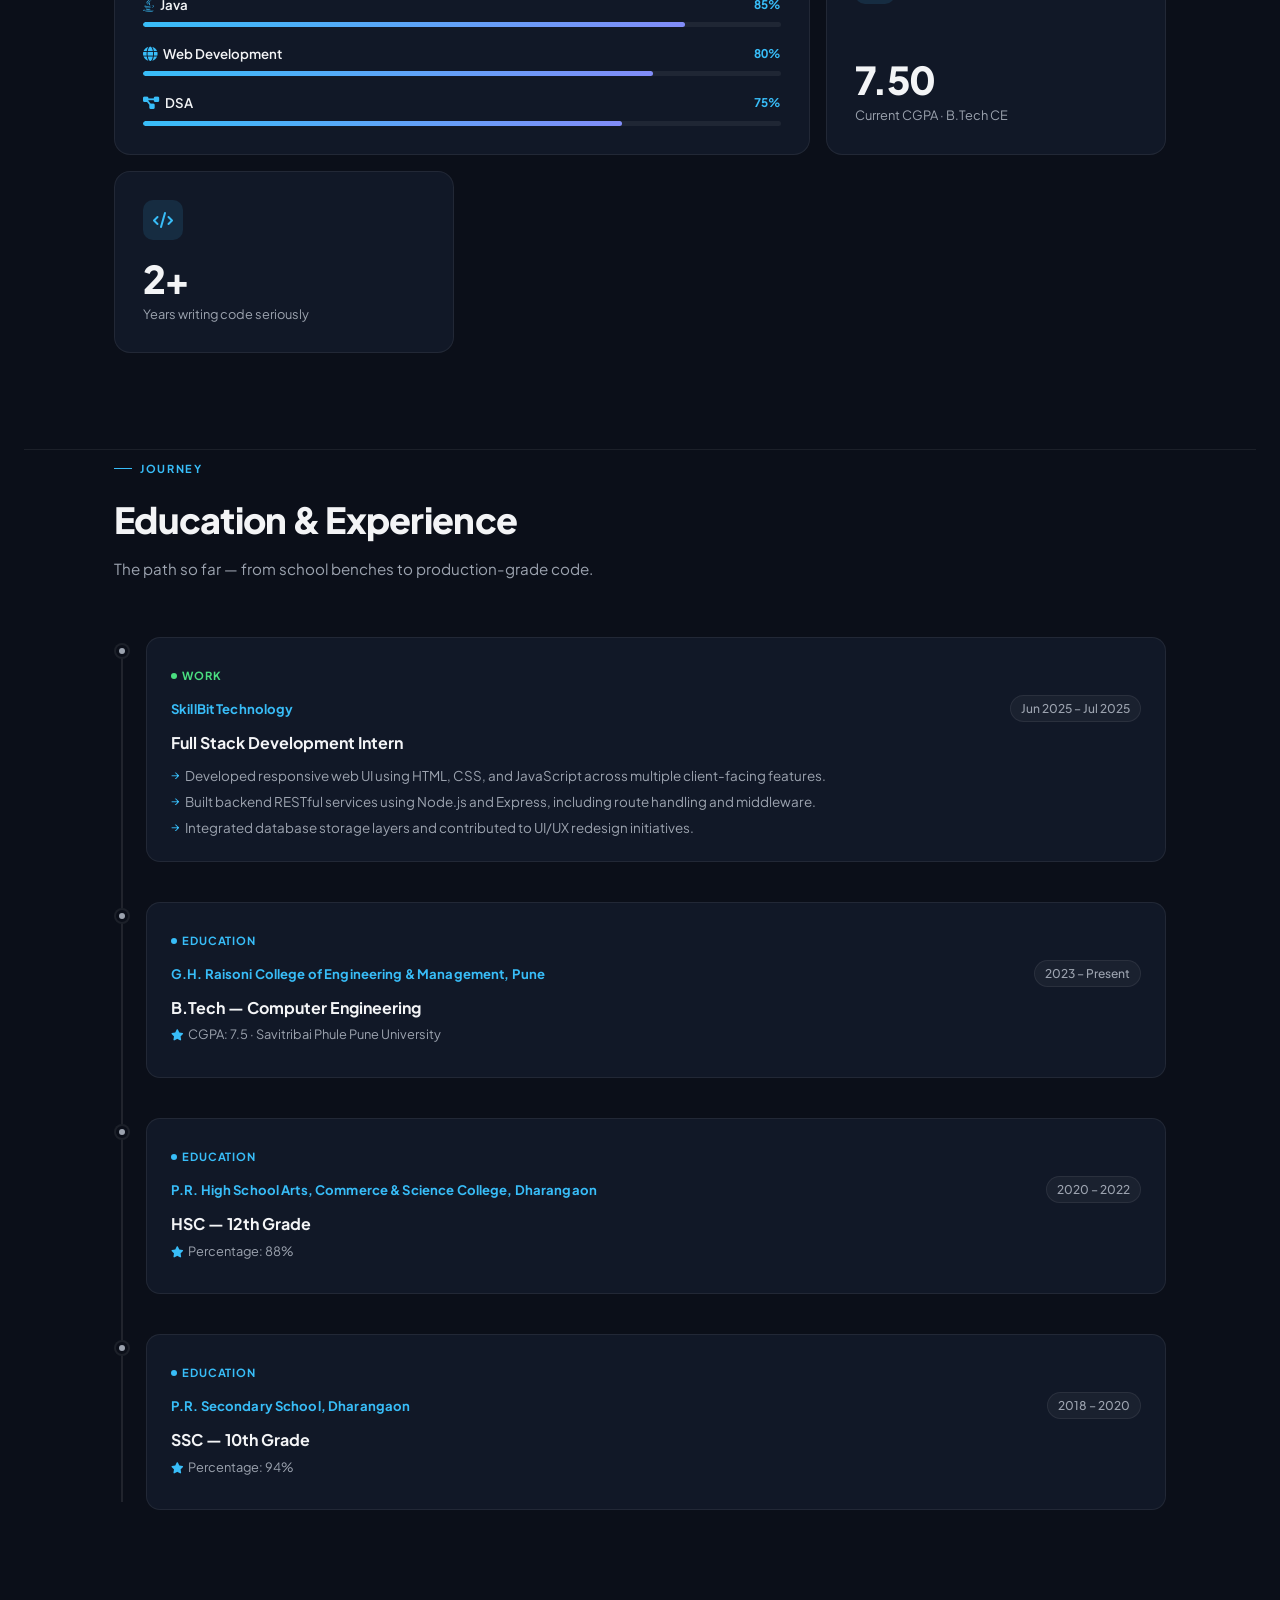
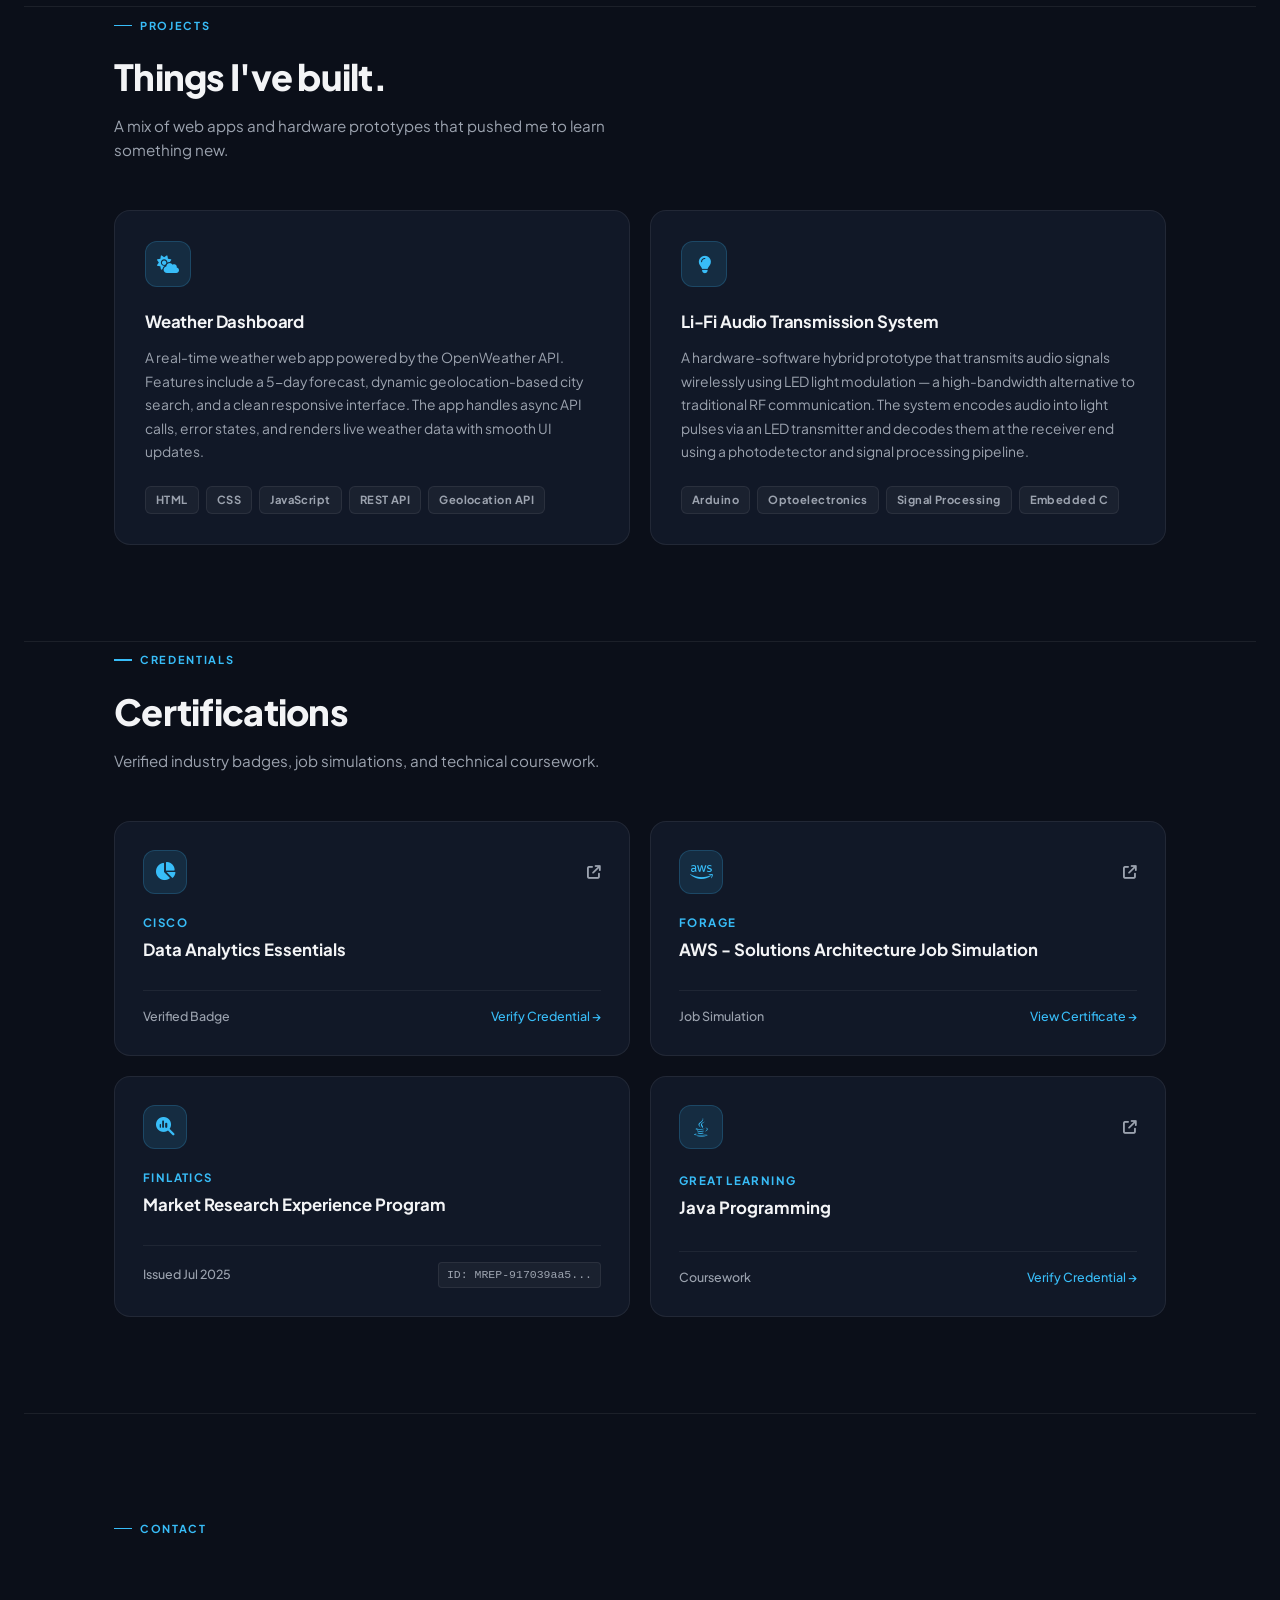
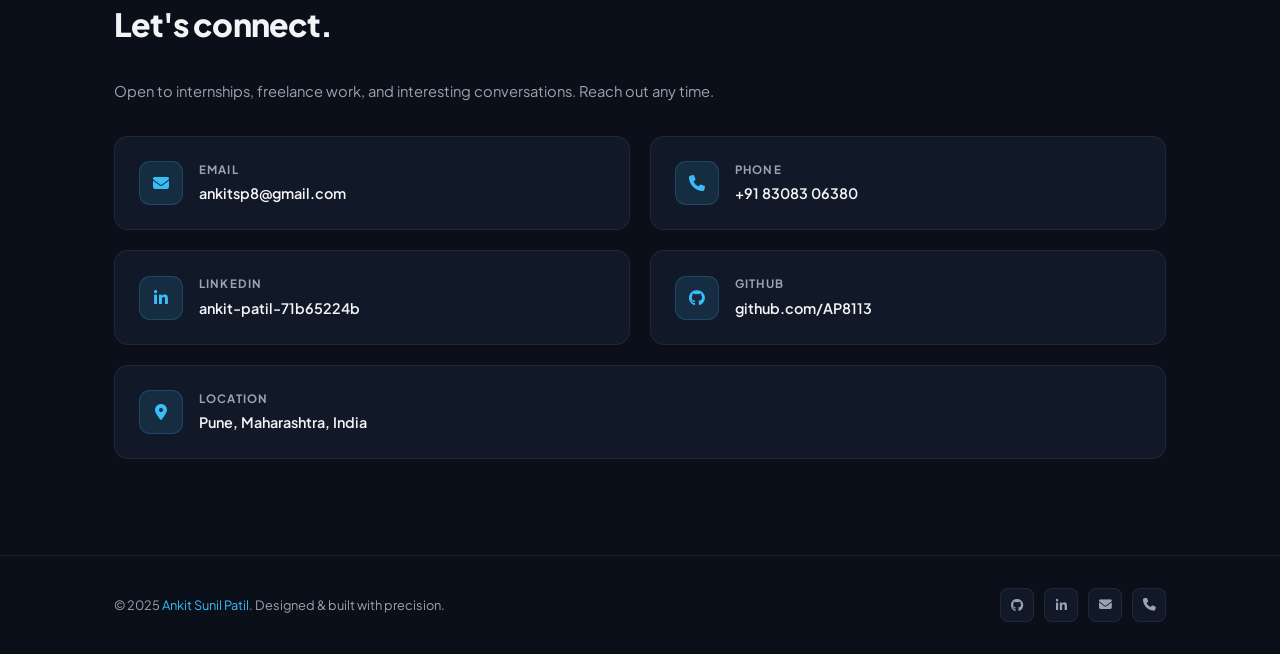
==== commit ca70b7c4: "updated" ====
--- a/index.html
+++ b/index.html
@@ -1170,7 +1170,7 @@
             <div class="bento-card span-2 reveal reveal-delay-1">
                 <p class="bento-card-label">Background</p>
                 <p class="bio-text">
-                    I'm a <strong>B.Tech Computer Engineering student</strong> at G.H. Raisoni College of Engineering & Management, Pune (Batch 2023–2027), maintaining a CGPA of <strong>7.50</strong>. My core interests span <strong>Full-Stack Development</strong>, <strong>Java & OOP design</strong>, <strong>Data Structures & Algorithms</strong>, and <strong>Operating Systems</strong>. I like writing clean code, understanding how systems work under the hood, and turning ideas into working products.
+                    I'm a <strong>B.Tech Computer Engineering student</strong> at G.H. Raisoni College of Engineering & Management, Pune (Batch 2023–2027), maintaining a CGPA of <strong>7.5</strong>. My core interests span <strong>Full-Stack Development</strong>, <strong>Java & OOP design</strong>, <strong>Data Structures & Algorithms</strong>, and <strong>Operating Systems</strong>. I like writing clean code, understanding how systems work under the hood, and turning ideas into working products.
                 </p>
                 <div class="chip-cloud" style="margin-top:22px;">
                     <span class="chip">Java</span>
@@ -1284,7 +1284,7 @@
                         <span class="timeline-date">2023 – Present</span>
                     </div>
                     <p class="timeline-role">B.Tech — Computer Engineering</p>
-                    <p class="timeline-grade"><i class="fa-solid fa-star" style="color:var(--accent);font-size:0.7rem;margin-right:4px;"></i>CGPA: 7.50 · Savitribai Phule Pune University</p>
+                    <p class="timeline-grade"><i class="fa-solid fa-star" style="color:var(--accent);font-size:0.7rem;margin-right:4px;"></i>CGPA: 7.5 · Savitribai Phule Pune University</p>
                 </div>
             </div>
 
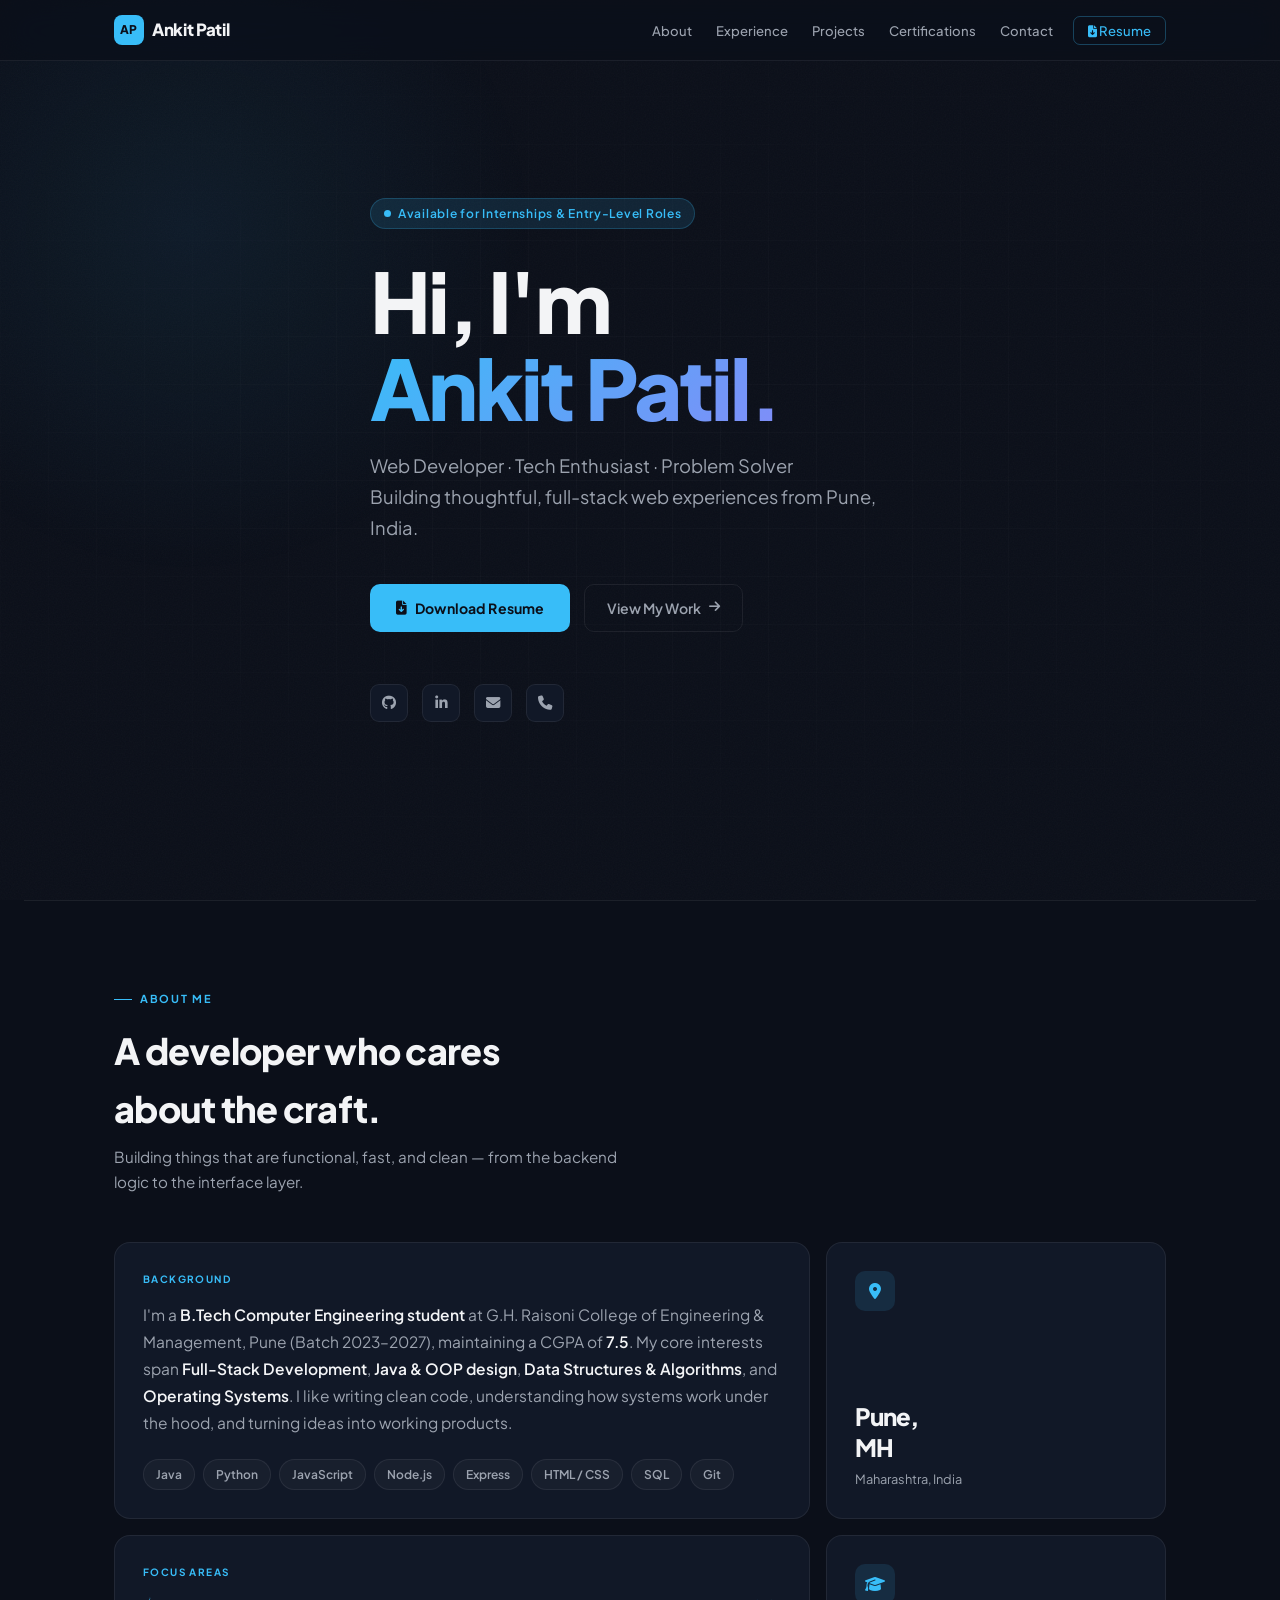
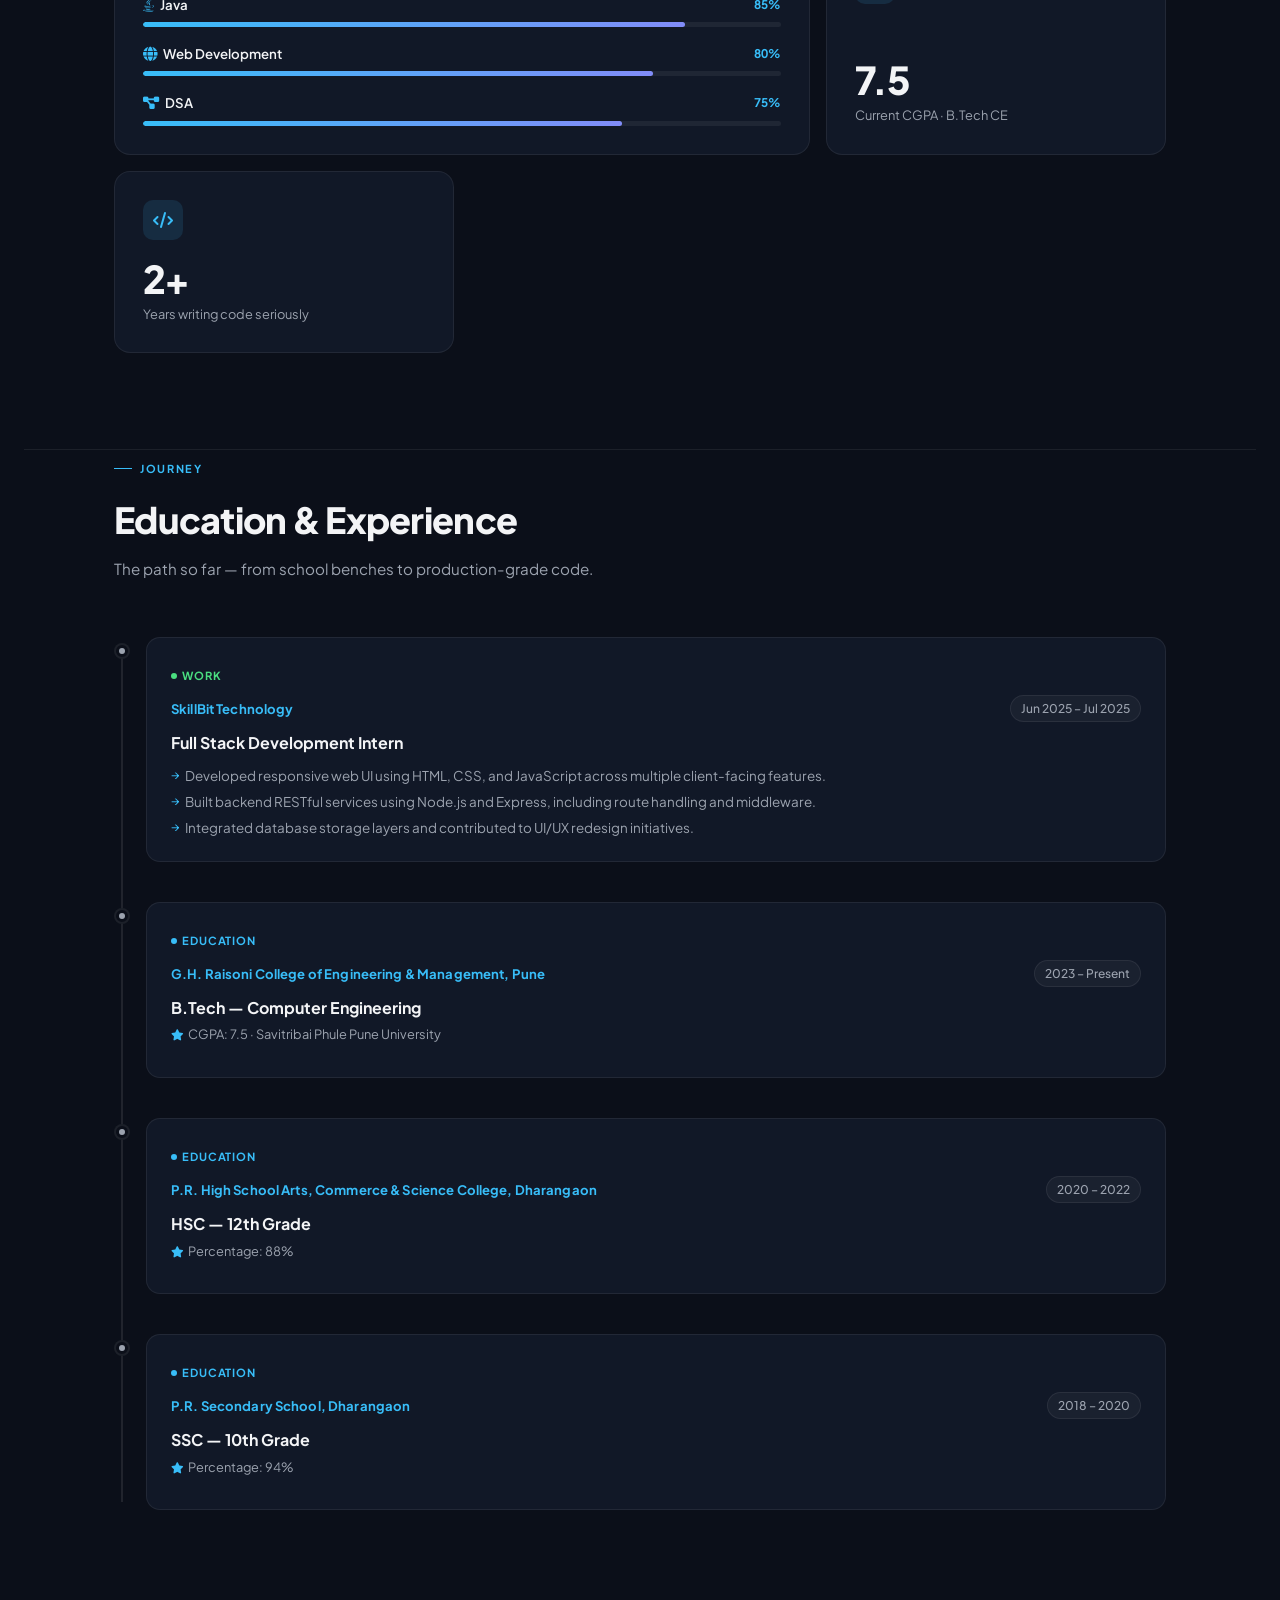
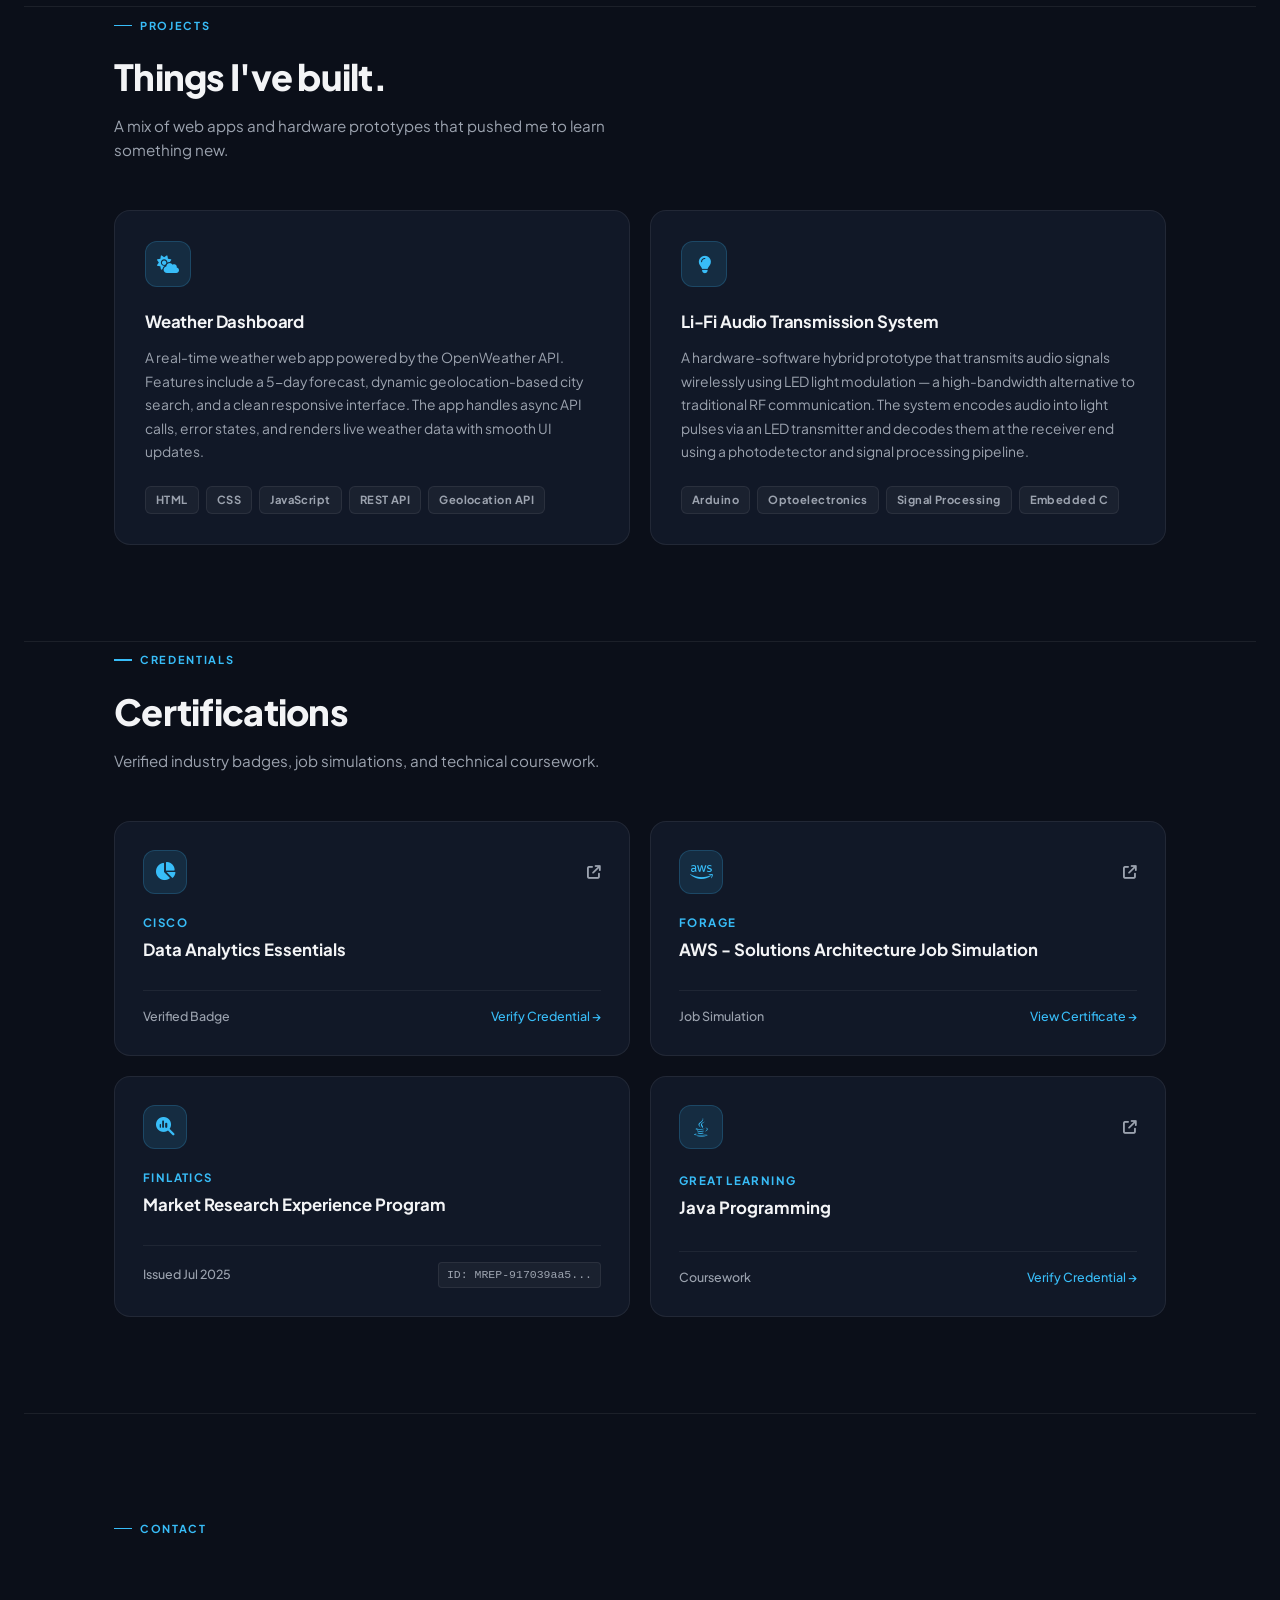
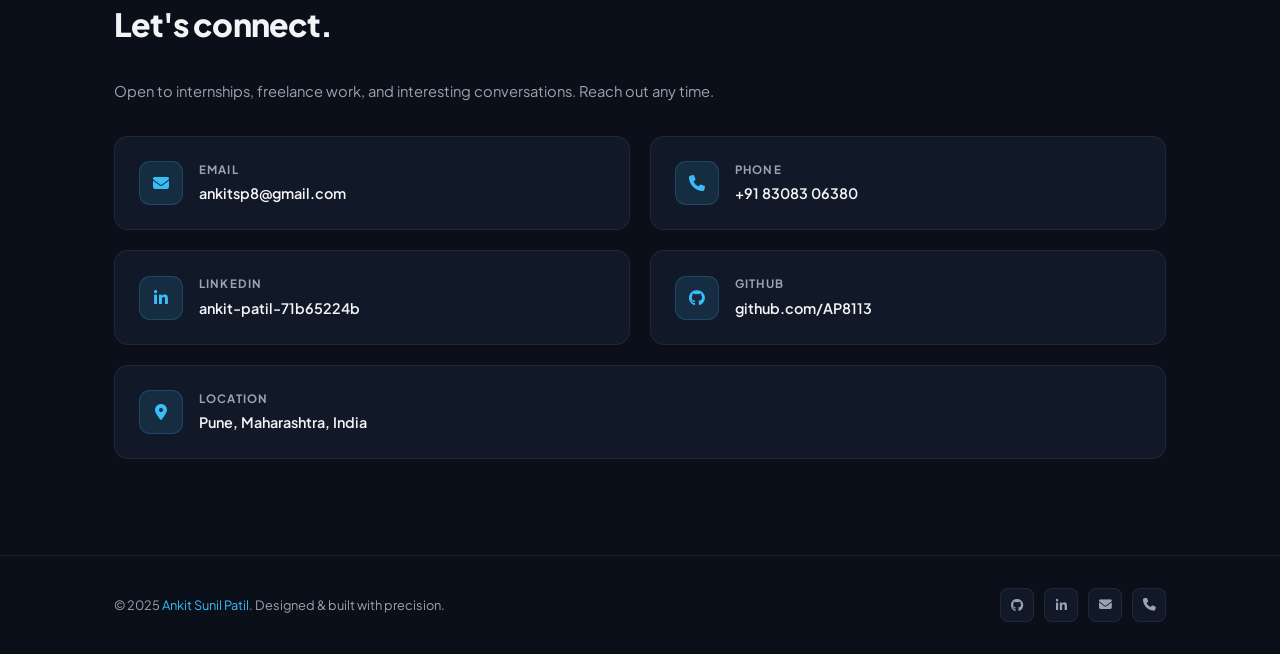
==== commit de6185e7: "updated" ====
--- a/index.html
+++ b/index.html
@@ -1225,7 +1225,7 @@
                 <div class="stat-card-inner">
                     <div class="stat-icon"><i class="fa-solid fa-graduation-cap"></i></div>
                     <div>
-                        <div class="stat-number">7.50</div>
+                        <div class="stat-number">7.5 </div>
                         <p class="stat-desc">Current CGPA · B.Tech CE</p>
                     </div>
                 </div>
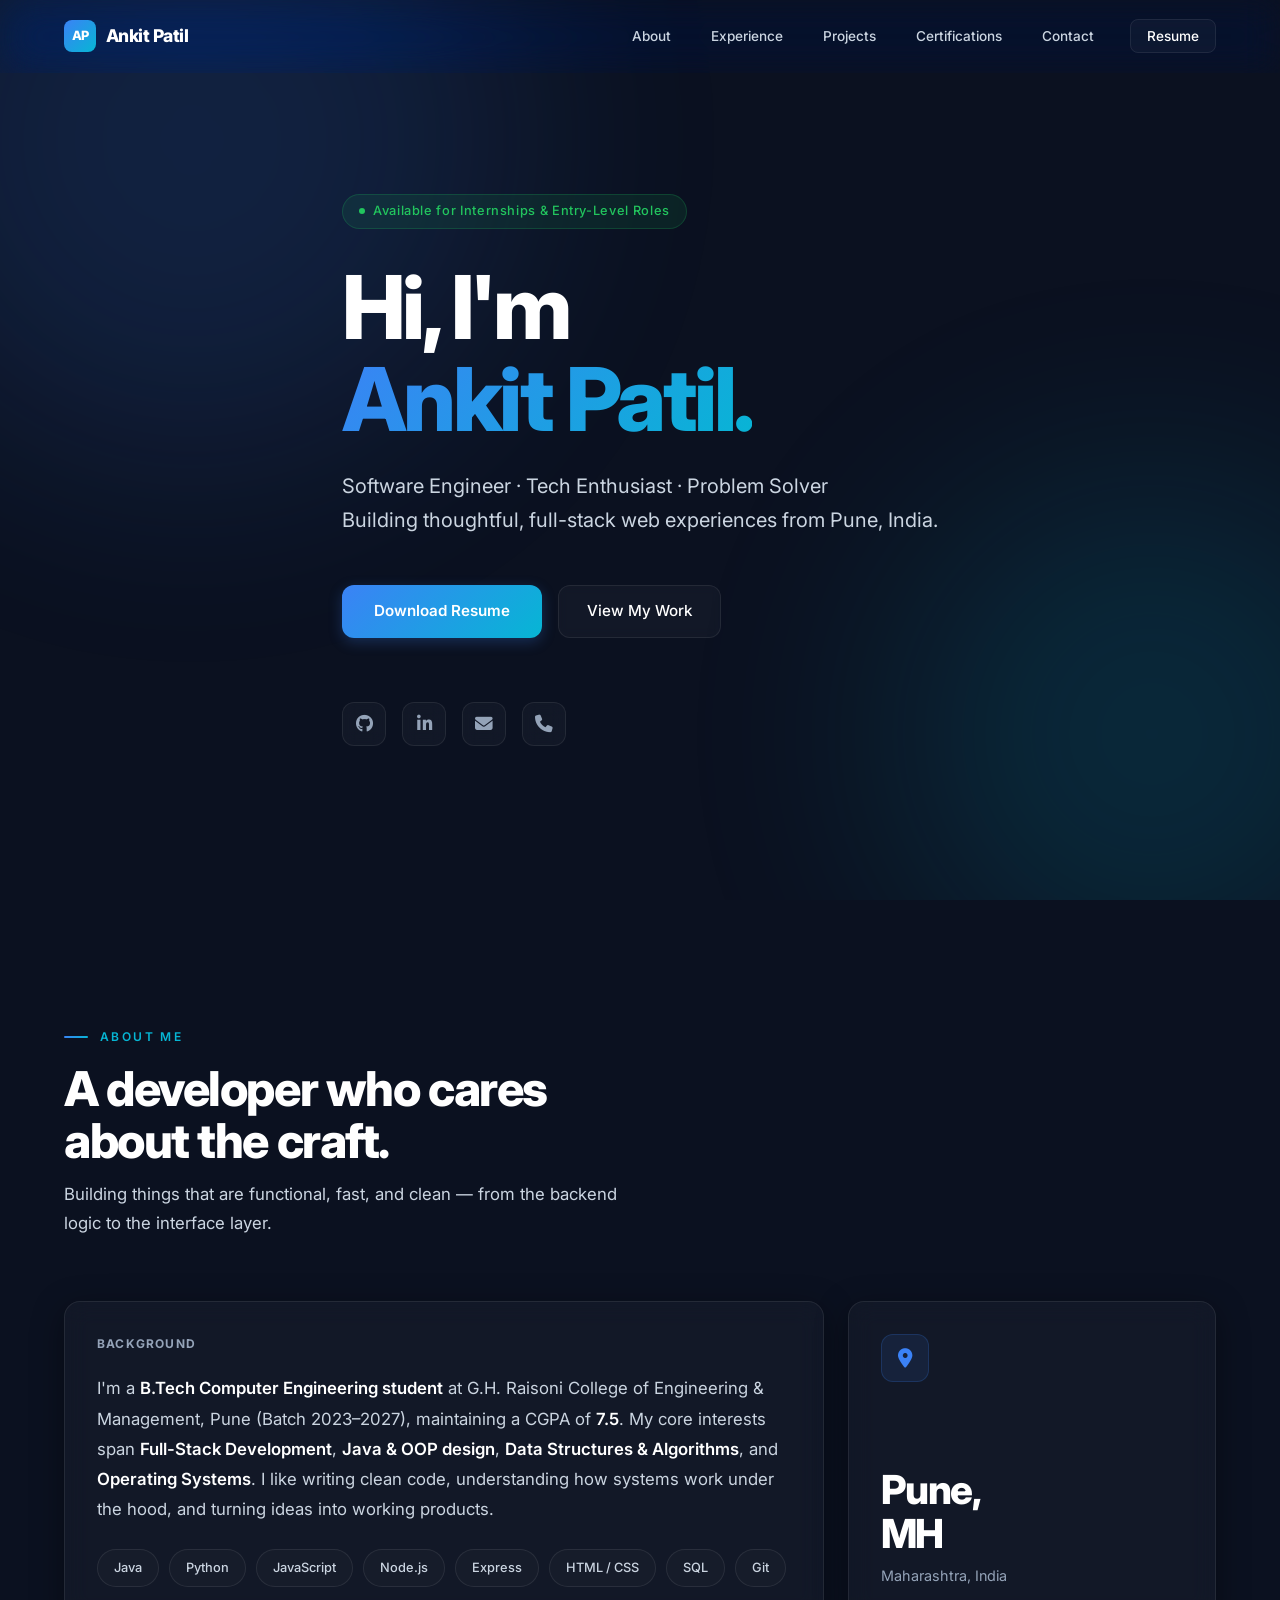
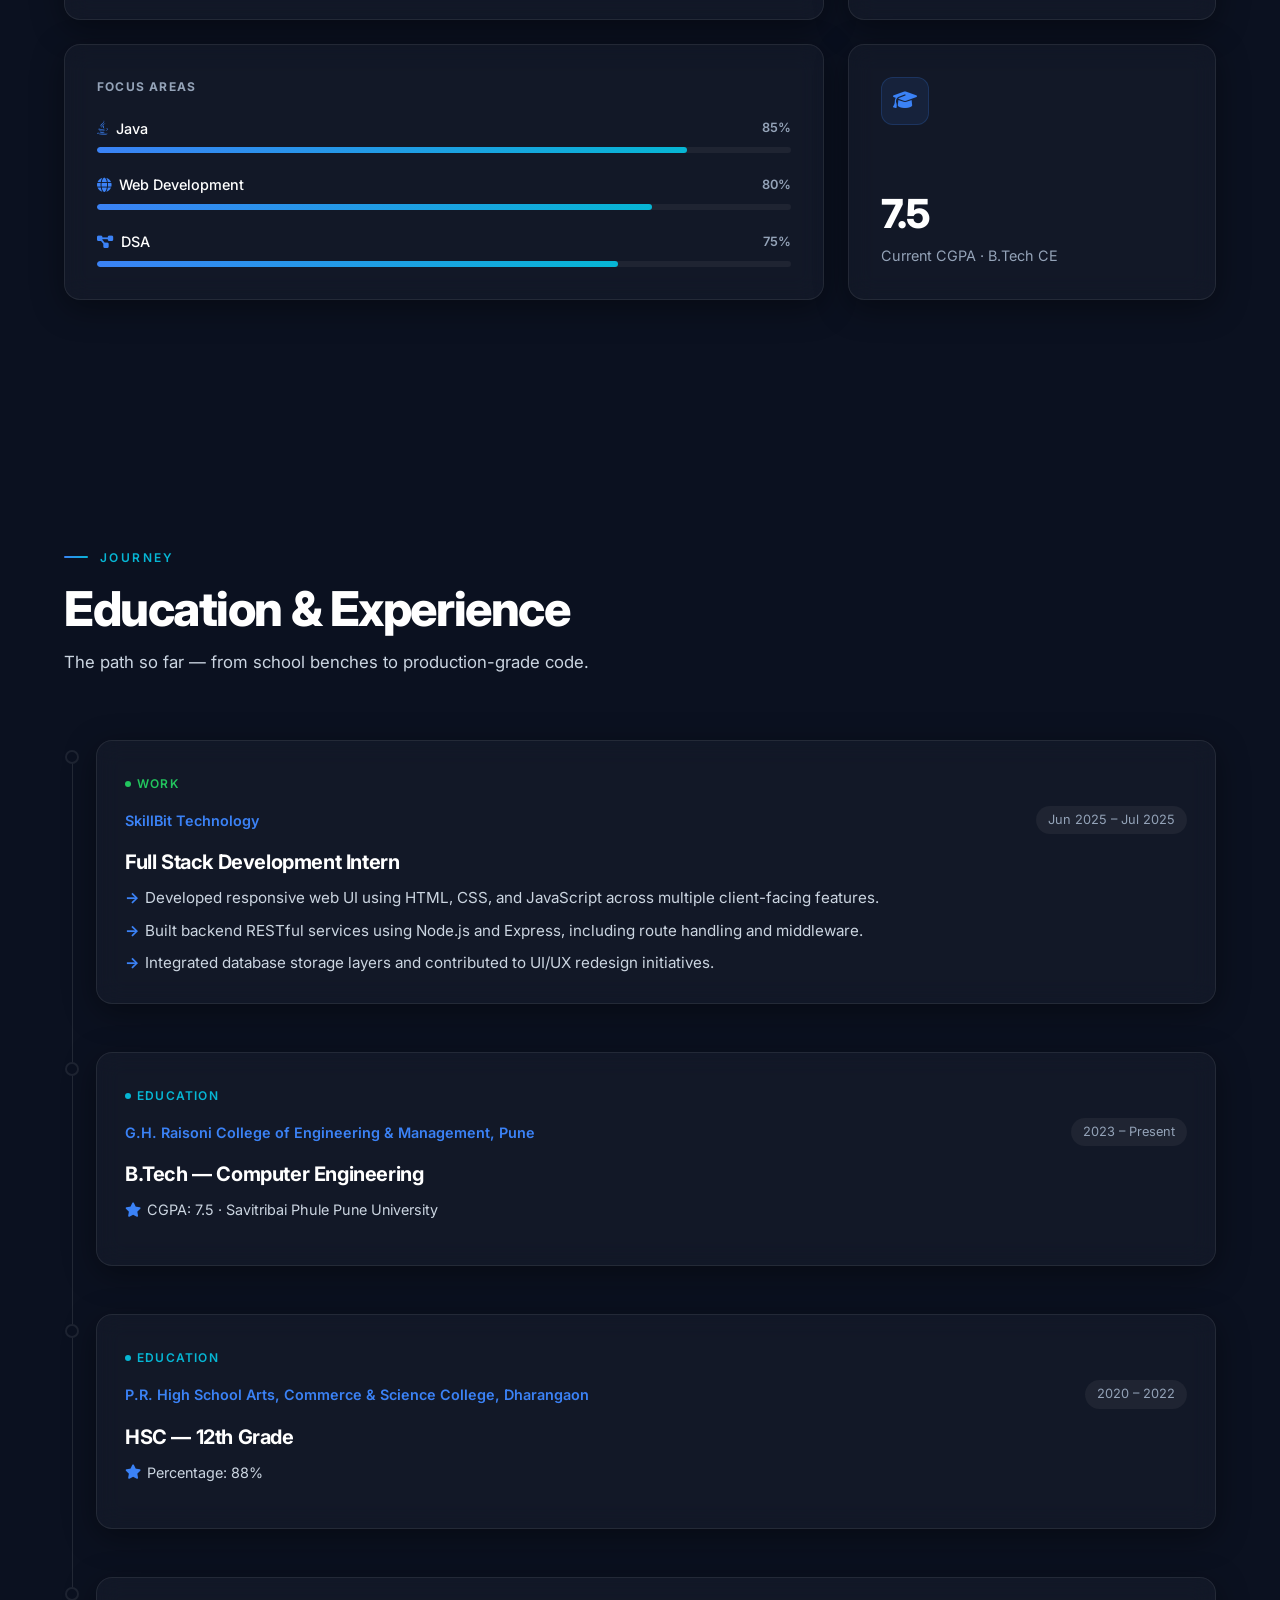
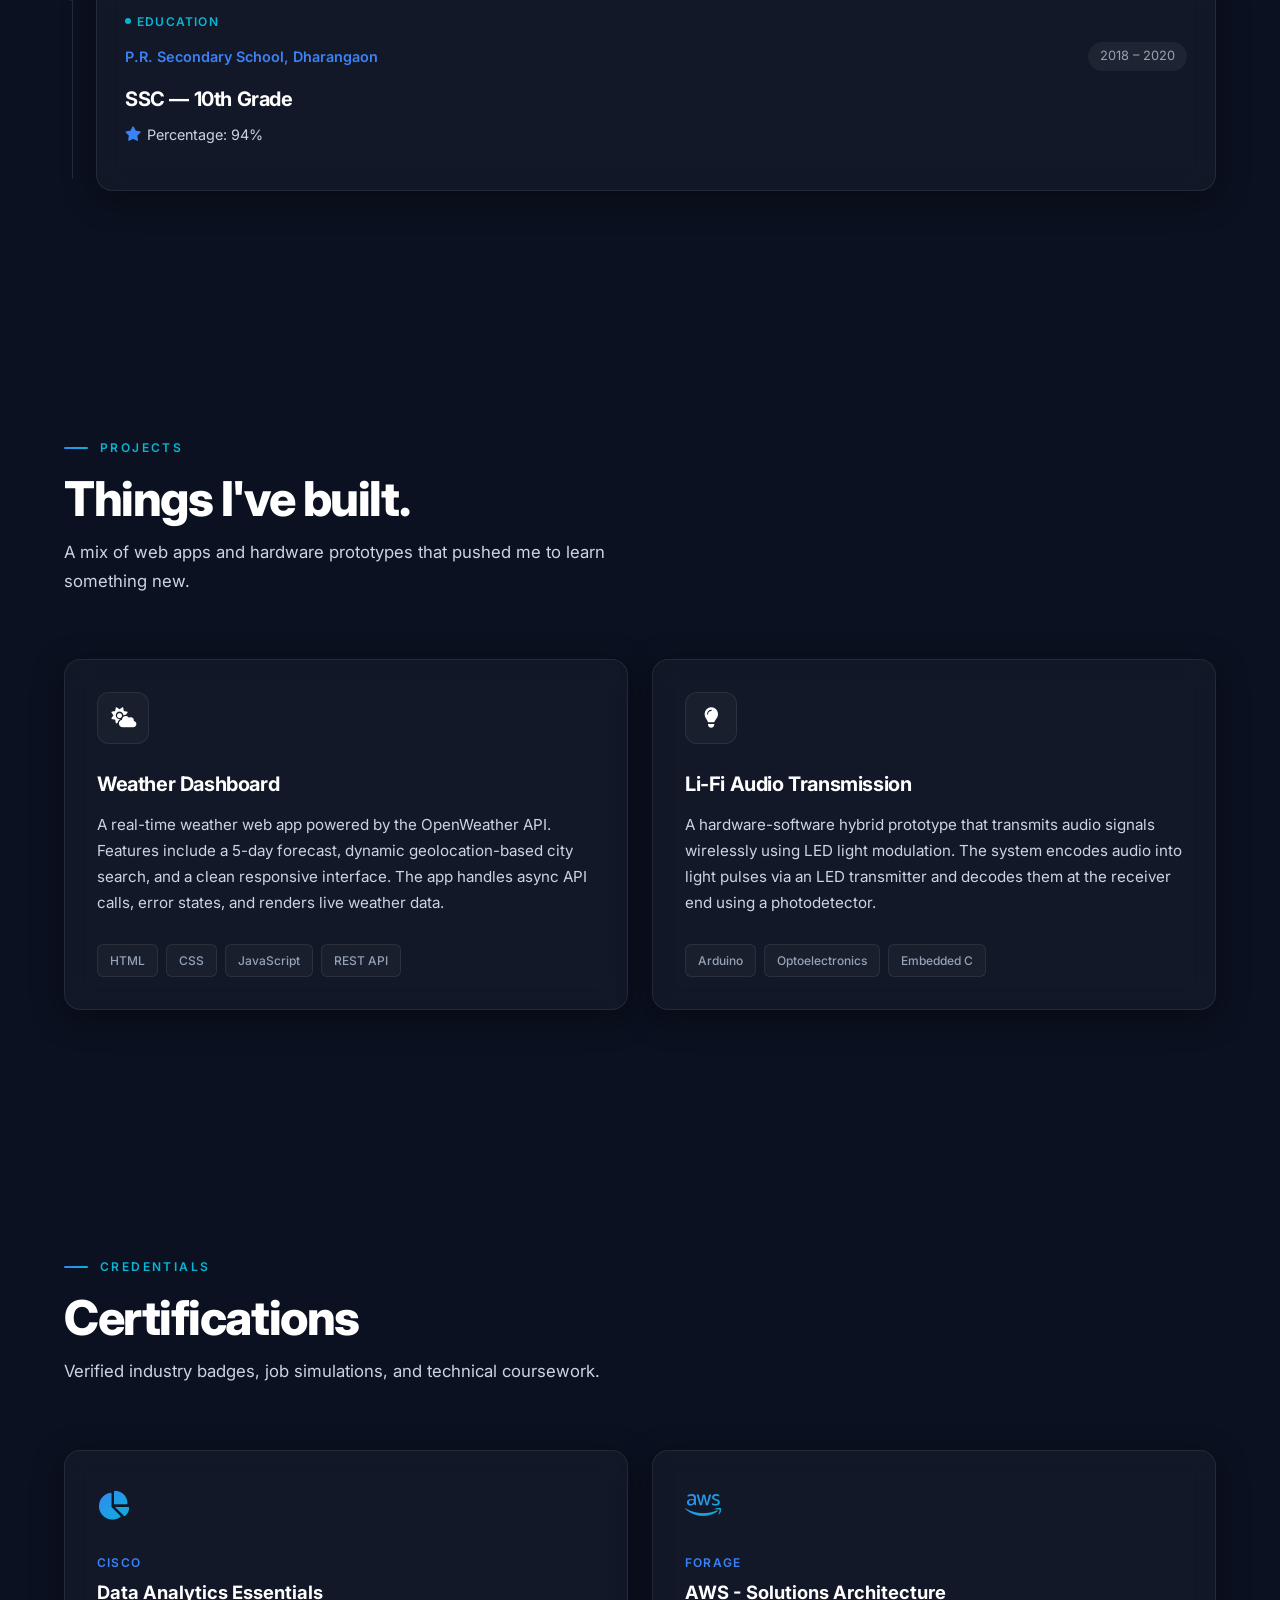
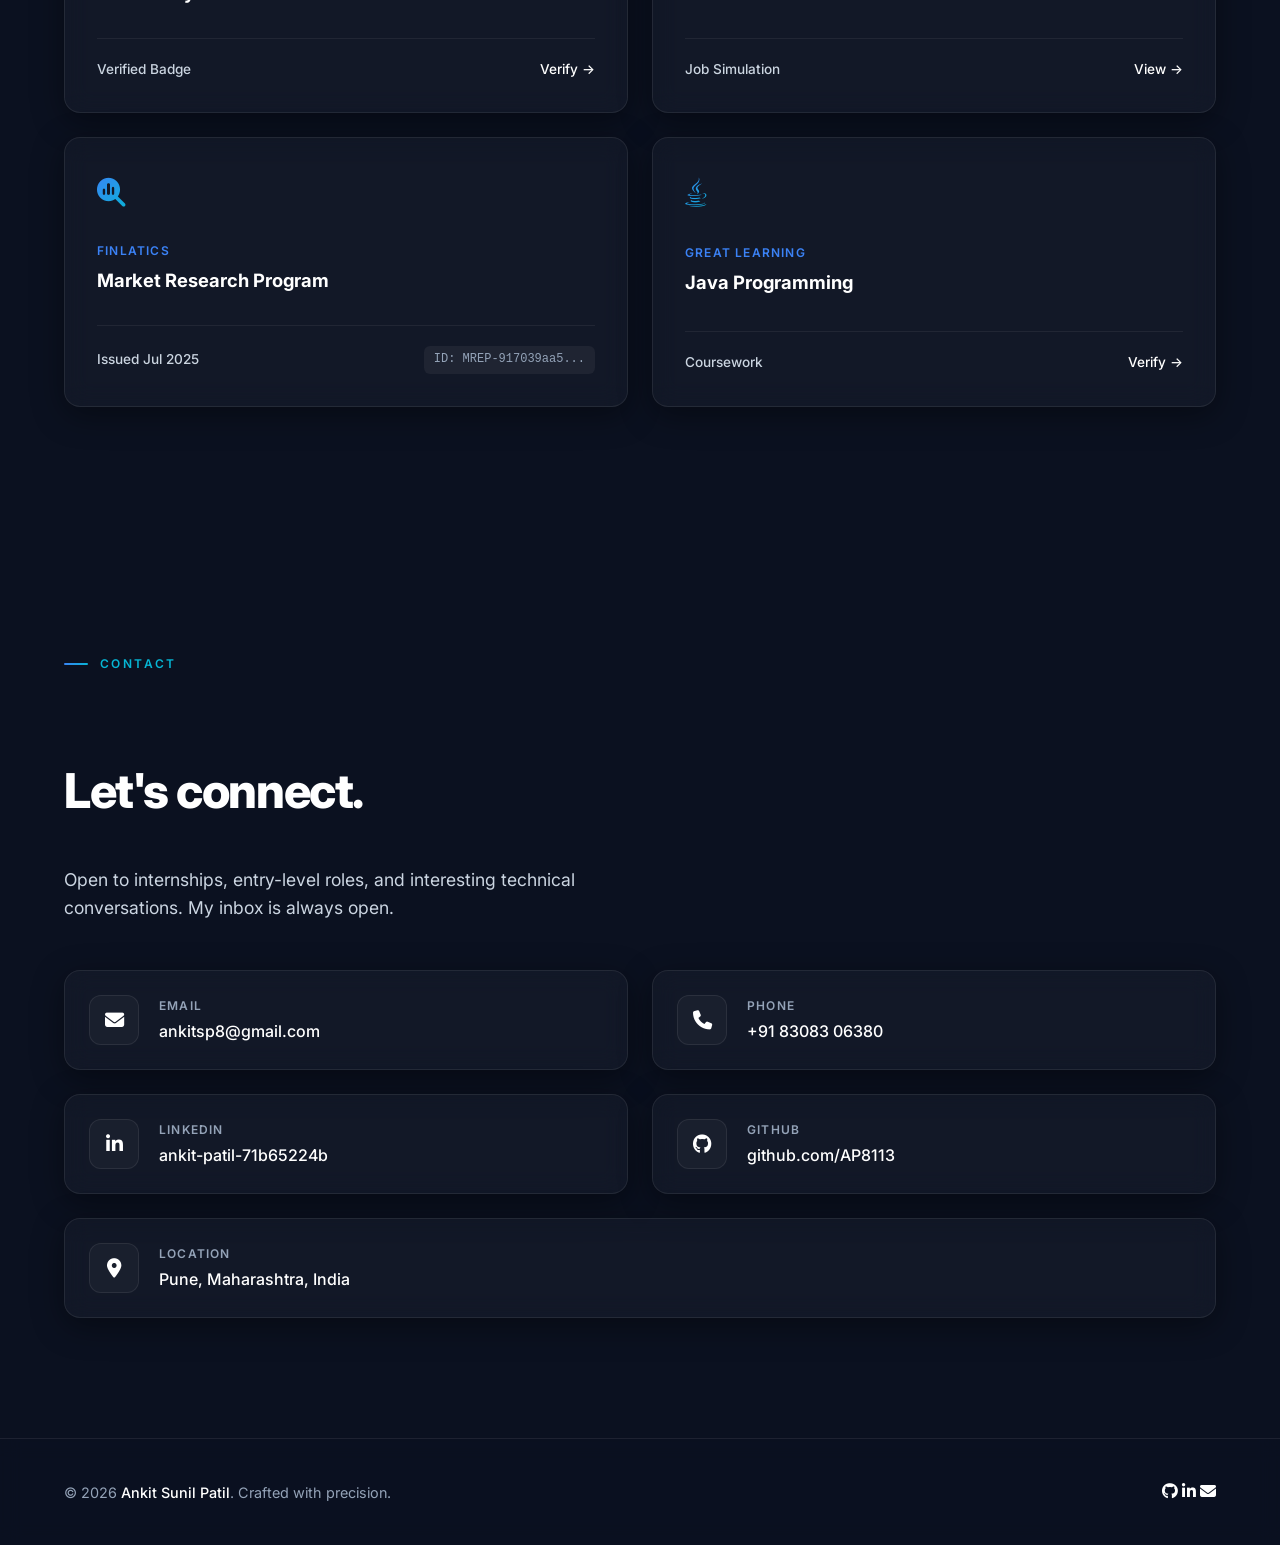
==== commit 5db96ccf: "updated" ====
--- a/index.html
+++ b/index.html
@@ -1,30 +1,55 @@
+
 <!DOCTYPE html>
 <html lang="en">
 <head>
     <meta charset="UTF-8" />
     <meta name="viewport" content="width=device-width, initial-scale=1.0" />
-    <title>Ankit Sunil Patil — Portfolio</title>
+    <title>Ankit Sunil Patil — Software Engineer</title>
+
     <link rel="preconnect" href="https://fonts.googleapis.com" />
     <link rel="preconnect" href="https://fonts.gstatic.com" crossorigin />
-    <link href="https://fonts.googleapis.com/css2?family=Plus+Jakarta+Sans:ital,wght@0,300;0,400;0,500;0,600;0,700;0,800;1,400&display=swap" rel="stylesheet" />
+    <link href="https://fonts.googleapis.com/css2?family=Inter:wght@400;500;600;800&display=swap" rel="stylesheet" />
     <link rel="stylesheet" href="https://cdnjs.cloudflare.com/ajax/libs/font-awesome/6.5.2/css/all.min.css" />
+
     <style>
         /* ===========================
-           DESIGN TOKENS
+           PREMIUM DESIGN TOKENS
+           (Linear / Vercel / Apple Vibe)
         =========================== */
         :root {
-          --bg-main: #0b0f19;
-          --bg-card: #111827;
-          --bg-card-hover: #141e2e;
-          --accent: #38bdf8;
-          --accent-dim: rgba(56, 189, 248, 0.12);
-          --accent-glow: rgba(56, 189, 248, 0.25);
-          --text-main: #f3f4f6;
-          --text-muted: #9ca3af;
-          --card-border: rgba(255, 255, 255, 0.07);
-          --card-border-hover: rgba(56, 189, 248, 0.3);
-          --timeline-line: rgba(255, 255, 255, 0.09);
-          --nav-bg: rgba(11, 15, 25, 0.75);
+          /* Backgrounds */
+          --bg-main: #0B1120;
+          --bg-card: rgba(255, 255, 255, 0.03); /* Ultra subtle glassmorphism */
+          --bg-card-hover: rgba(59, 130, 246, 0.05);
+          --nav-bg: rgba(11, 17, 32, 0.75);
+
+          /* Accents */
+          --accent-blue: #3B82F6;
+          --accent-cyan: #06B6D4;
+          --accent-green: #22C55E;
+          --grad-primary: linear-gradient(135deg, #3B82F6, #06B6D4);
+
+          /* Text */
+          --text-main: #FFFFFF;
+          --text-secondary: #CBD5E1;
+          --text-muted: #94A3B8;
+
+          /* Borders & FX */
+          --card-border: rgba(255, 255, 255, 0.08);
+          --card-border-hover: rgba(59, 130, 246, 0.3);
+          --timeline-line: rgba(255, 255, 255, 0.1);
+          --shadow-soft: 0 8px 32px rgba(0, 0, 0, 0.4);
+          --shadow-hover: 0 20px 40px rgba(59, 130, 246, 0.15);
+
+          /* Geometry */
+          --radius-base: 16px;
+          --radius-hover: 20px;
+          --spacing-section: 120px;
+          --spacing-card: 32px;
+          --container-w: 1200px;
+
+          /* Animation */
+          --transition: all 0.4s cubic-bezier(0.16, 1, 0.3, 1);
         }
 
         /* ===========================
@@ -35,1063 +60,620 @@
         html { scroll-behavior: smooth; font-size: 16px; }
 
         body {
-          font-family: 'Plus Jakarta Sans', sans-serif;
+          font-family: 'Inter', sans-serif;
           background-color: var(--bg-main);
           color: var(--text-main);
           line-height: 1.6;
           -webkit-font-smoothing: antialiased;
+          -moz-osx-font-smoothing: grayscale;
           overflow-x: hidden;
-        }
-
-        a { color: inherit; text-decoration: none; }
+          position: relative;
+        }
+
+        a { color: inherit; text-decoration: none; transition: var(--transition); }
         img { display: block; max-width: 100%; }
-
-        /* ===========================
-           NOISE TEXTURE OVERLAY
-        =========================== */
-        body::before {
-          content: '';
+        ul { list-style: none; }
+
+        /* ===========================
+           FLOATING BLOBS (Vercel Style)
+        =========================== */
+        .bg-blobs {
           position: fixed;
-          inset: 0;
-          background-image: url("data:image/svg+xml,%3Csvg xmlns='http://www.w3.org/2000/svg' width='300' height='300'%3E%3Cfilter id='noise'%3E%3CfeTurbulence type='fractalNoise' baseFrequency='0.75' numOctaves='4' stitchTiles='stitch'/%3E%3C/filter%3E%3Crect width='300' height='300' filter='url(%23noise)' opacity='0.03'/%3E%3C/svg%3E");
+          top: 0; left: 0; width: 100%; height: 100vh;
+          overflow: hidden;
+          z-index: 0;
           pointer-events: none;
-          z-index: 0;
+        }
+
+        .blob {
+          position: absolute;
+          filter: blur(120px);
+          border-radius: 50%;
+          opacity: 0.15;
+          animation: float 20s infinite alternate ease-in-out;
+        }
+
+        .blob-1 {
+          width: 50vw; height: 50vw;
+          background: var(--accent-blue);
+          top: -20%; left: -10%;
+        }
+
+        .blob-2 {
+          width: 40vw; height: 40vw;
+          background: var(--accent-cyan);
+          bottom: -10%; right: -10%;
+          animation-delay: -5s;
+        }
+
+        @keyframes float {
+          0% { transform: translate(0, 0) scale(1); }
+          100% { transform: translate(5%, 10%) scale(1.1); }
         }
 
         /* ===========================
            UTILITY
         =========================== */
         .container {
-          max-width: 1100px;
+          max-width: var(--container-w);
           margin: 0 auto;
           padding: 0 24px;
-        }
-
-        .accent { color: var(--accent); }
-        .muted { color: var(--text-muted); }
+          position: relative;
+          z-index: 1;
+        }
 
         .section-label {
           display: inline-flex;
           align-items: center;
-          gap: 8px;
-          font-size: 11px;
-          font-weight: 700;
-          letter-spacing: 0.15em;
+          gap: 12px;
+          font-size: 0.75rem;
+          font-weight: 600;
+          letter-spacing: 0.2em;
           text-transform: uppercase;
-          color: var(--accent);
-          margin-bottom: 14px;
+          color: var(--accent-cyan);
+          margin-bottom: 16px;
         }
 
         .section-label::before {
           content: '';
           display: inline-block;
-          width: 18px;
-          height: 1.5px;
-          background: var(--accent);
+          width: 24px;
+          height: 2px;
+          background: var(--grad-primary);
+          border-radius: 2px;
         }
 
         .section-title {
-          font-size: clamp(1.6rem, 3.5vw, 2.25rem);
+          font-size: clamp(2rem, 4vw, 3rem);
           font-weight: 800;
-          letter-spacing: -0.02em;
+          letter-spacing: -0.03em;
           color: var(--text-main);
-          margin-bottom: 8px;
+          margin-bottom: 12px;
+          line-height: 1.1;
         }
 
         .section-desc {
-          color: var(--text-muted);
-          font-size: 0.95rem;
-          max-width: 520px;
-        }
-
-        section { position: relative; z-index: 1; padding: 96px 0; }
-
-        /* ===========================
-           NAVBAR
+          color: var(--text-secondary);
+          font-size: 1.05rem;
+          max-width: 580px;
+          line-height: 1.7;
+        }
+
+        section { position: relative; z-index: 1; padding: var(--spacing-section) 0; }
+
+        /* ===========================
+           NAVBAR (Apple/Linear Blur)
         =========================== */
         .nav {
           position: fixed;
           top: 0; left: 0; right: 0;
           z-index: 100;
-          backdrop-filter: blur(18px) saturate(160%);
-          -webkit-backdrop-filter: blur(18px) saturate(160%);
           background: var(--nav-bg);
+          backdrop-filter: blur(20px) saturate(180%);
+          -webkit-backdrop-filter: blur(20px) saturate(180%);
           border-bottom: 1px solid var(--card-border);
+          transition: transform 0.3s;
         }
 
         .nav-inner {
           display: flex;
           align-items: center;
           justify-content: space-between;
-          height: 60px;
-          max-width: 1100px;
+          height: 72px;
+          max-width: var(--container-w);
           margin: 0 auto;
           padding: 0 24px;
         }
 
         .nav-logo {
-          font-size: 1.05rem;
+          font-size: 1.1rem;
           font-weight: 800;
-          letter-spacing: -0.02em;
-          color: var(--text-main);
+          letter-spacing: -0.03em;
+          display: flex;
+          align-items: center;
+          gap: 10px;
+        }
+
+        .nav-logo .logo-badge {
+          width: 32px;
+          height: 32px;
+          border-radius: 8px;
+          background: var(--grad-primary);
+          color: #fff;
+          font-size: 0.8rem;
+          font-weight: 800;
+          display: flex;
+          align-items: center;
+          justify-content: center;
+        }
+
+        .nav-links {
           display: flex;
           align-items: center;
           gap: 8px;
         }
 
-        .nav-logo .logo-badge {
-          width: 30px;
-          height: 30px;
+        .nav-links a {
+          font-size: 0.85rem;
+          font-weight: 500;
+          color: var(--text-secondary);
+          padding: 8px 16px;
           border-radius: 8px;
-          background: var(--accent);
-          color: var(--bg-main);
-          font-size: 0.75rem;
-          font-weight: 900;
-          display: flex;
-          align-items: center;
-          justify-content: center;
-          letter-spacing: 0.02em;
-        }
-
-        .nav-links {
-          display: flex;
-          align-items: center;
-          gap: 4px;
-          list-style: none;
-        }
-
-        .nav-links a {
-          font-size: 0.82rem;
-          font-weight: 500;
-          color: var(--text-muted);
-          padding: 5px 10px;
-          border-radius: 6px;
-          transition: color 0.2s, background 0.2s;
         }
 
         .nav-links a:hover {
           color: var(--text-main);
-          background: rgba(255,255,255,0.05);
+          background: rgba(255,255,255,0.06);
         }
 
         .nav-cta {
-          font-size: 0.8rem;
+          font-size: 0.85rem;
           font-weight: 600;
-          color: var(--accent) !important;
-          border: 1px solid rgba(56,189,248,0.3) !important;
-          border-radius: 7px !important;
-          padding: 5px 14px !important;
-          margin-left: 6px;
-          transition: background 0.2s, color 0.2s !important;
+          color: var(--text-main) !important;
+          border: 1px solid var(--card-border) !important;
+          border-radius: 8px !important;
+          margin-left: 12px;
+          background: rgba(255,255,255,0.03);
         }
 
         .nav-cta:hover {
-          background: var(--accent-dim) !important;
-          color: var(--accent) !important;
-        }
-
-        /* ===========================
-           HERO
+          background: var(--text-main) !important;
+          color: var(--bg-main) !important;
+        }
+
+        /* ===========================
+           HERO SECTION
         =========================== */
         #hero {
           min-height: 100vh;
           display: flex;
           flex-direction: column;
           justify-content: center;
-          padding-top: 100px;
+          padding-top: 120px;
           padding-bottom: 80px;
-          position: relative;
-          overflow: hidden;
-        }
-
-        .hero-bg-glow {
-          position: absolute;
-          top: -120px;
-          left: -160px;
-          width: 700px;
-          height: 700px;
-          border-radius: 50%;
-          background: radial-gradient(circle, rgba(56,189,248,0.07) 0%, transparent 70%);
-          pointer-events: none;
-        }
-
-        .hero-bg-grid {
-          position: absolute;
-          inset: 0;
-          background-image:
-            linear-gradient(to right, rgba(255,255,255,0.025) 1px, transparent 1px),
-            linear-gradient(to bottom, rgba(255,255,255,0.025) 1px, transparent 1px);
-          background-size: 48px 48px;
-          mask-image: radial-gradient(ellipse 80% 60% at 50% 50%, black 0%, transparent 100%);
-          pointer-events: none;
-        }
-
-        .hero-content { position: relative; z-index: 1; }
+        }
 
         .hero-chip {
           display: inline-flex;
           align-items: center;
-          gap: 7px;
-          background: var(--accent-dim);
-          border: 1px solid rgba(56,189,248,0.22);
-          color: var(--accent);
-          font-size: 0.75rem;
-          font-weight: 600;
-          letter-spacing: 0.06em;
-          padding: 5px 13px;
+          gap: 8px;
+          background: rgba(34, 197, 94, 0.1);
+          border: 1px solid rgba(34, 197, 94, 0.2);
+          color: var(--accent-green);
+          font-size: 0.8rem;
+          font-weight: 500;
+          letter-spacing: 0.05em;
+          padding: 6px 16px;
           border-radius: 100px;
-          margin-bottom: 28px;
+          margin-bottom: 32px;
         }
 
         .hero-chip .dot {
-          width: 7px;
-          height: 7px;
+          width: 6px;
+          height: 6px;
           border-radius: 50%;
-          background: var(--accent);
+          background: var(--accent-green);
           animation: pulse-dot 2s infinite;
         }
 
         @keyframes pulse-dot {
           0%, 100% { opacity: 1; transform: scale(1); }
-          50% { opacity: 0.5; transform: scale(0.75); }
+          50% { opacity: 0.5; transform: scale(0.8); }
         }
 
         .hero-name {
-          font-size: clamp(2.6rem, 7vw, 5.2rem);
+          font-size: clamp(3rem, 8vw, 5.5rem);
           font-weight: 800;
-          letter-spacing: -0.035em;
+          letter-spacing: -0.04em;
           line-height: 1.05;
-          margin-bottom: 18px;
-          color: var(--text-main);
+          margin-bottom: 24px;
         }
 
         .hero-name .name-accent {
-          background: linear-gradient(135deg, #38bdf8 0%, #818cf8 100%);
+          background: var(--grad-primary);
           -webkit-background-clip: text;
           -webkit-text-fill-color: transparent;
           background-clip: text;
         }
 
         .hero-tagline {
-          font-size: clamp(0.95rem, 2vw, 1.15rem);
-          color: var(--text-muted);
+          font-size: clamp(1rem, 2vw, 1.25rem);
+          color: var(--text-secondary);
           font-weight: 400;
-          max-width: 540px;
-          margin-bottom: 40px;
+          max-width: 600px;
+          margin-bottom: 48px;
           line-height: 1.7;
         }
 
         .hero-actions {
           display: flex;
           align-items: center;
-          gap: 14px;
+          gap: 16px;
           flex-wrap: wrap;
         }
 
         .btn-primary {
           display: inline-flex;
           align-items: center;
-          gap: 8px;
-          background: var(--accent);
-          color: #0b0f19;
-          font-size: 0.88rem;
-          font-weight: 700;
-          padding: 13px 26px;
-          border-radius: 10px;
+          gap: 10px;
+          background: var(--grad-primary);
+          color: #fff;
+          font-size: 0.95rem;
+          font-weight: 600;
+          padding: 14px 32px;
+          border-radius: 12px;
           border: none;
           cursor: pointer;
-          transition: transform 0.2s, box-shadow 0.2s, background 0.2s;
-          letter-spacing: 0.01em;
+          transition: var(--transition);
+          box-shadow: 0 4px 14px rgba(59, 130, 246, 0.25);
         }
 
         .btn-primary:hover {
           transform: translateY(-2px);
-          box-shadow: 0 8px 28px rgba(56,189,248,0.35);
-          background: #7dd3fc;
+          box-shadow: 0 8px 24px rgba(59, 130, 246, 0.4);
         }
 
         .btn-ghost {
           display: inline-flex;
           align-items: center;
-          gap: 8px;
-          background: transparent;
-          color: var(--text-muted);
-          font-size: 0.88rem;
-          font-weight: 600;
-          padding: 12px 22px;
-          border-radius: 10px;
+          gap: 10px;
+          background: rgba(255, 255, 255, 0.03);
+          color: var(--text-main);
+          font-size: 0.95rem;
+          font-weight: 500;
+          padding: 13px 28px;
+          border-radius: 12px;
           border: 1px solid var(--card-border);
           cursor: pointer;
-          transition: color 0.2s, border-color 0.2s, transform 0.2s;
+          backdrop-filter: blur(4px);
         }
 
         .btn-ghost:hover {
-          color: var(--text-main);
-          border-color: rgba(255,255,255,0.18);
+          background: rgba(255, 255, 255, 0.08);
+          border-color: rgba(255, 255, 255, 0.2);
           transform: translateY(-2px);
         }
 
         .hero-socials {
           display: flex;
-          gap: 14px;
-          margin-top: 52px;
+          gap: 16px;
+          margin-top: 64px;
         }
 
         .hero-socials a {
-          width: 38px;
-          height: 38px;
-          border-radius: 9px;
+          width: 44px;
+          height: 44px;
+          border-radius: 12px;
           border: 1px solid var(--card-border);
           background: var(--bg-card);
           display: flex;
           align-items: center;
           justify-content: center;
           color: var(--text-muted);
-          font-size: 0.9rem;
-          transition: color 0.2s, border-color 0.2s, transform 0.2s;
+          font-size: 1.1rem;
+          backdrop-filter: blur(8px);
         }
 
         .hero-socials a:hover {
-          color: var(--accent);
-          border-color: rgba(56,189,248,0.35);
-          transform: translateY(-2px);
-        }
-
-        /* ===========================
-           ABOUT — BENTO GRID
-        =========================== */
-        #about { padding-top: 80px; }
-
+          color: var(--text-main);
+          border-color: var(--accent-blue);
+          background: var(--bg-card-hover);
+          transform: translateY(-4px);
+          box-shadow: var(--shadow-hover);
+        }
+
+        /* ===========================
+           BENTO GRID (Cards)
+        =========================== */
         .bento-grid {
           display: grid;
           grid-template-columns: repeat(3, 1fr);
-          grid-template-rows: auto;
-          gap: 16px;
-          margin-top: 48px;
+          gap: 24px;
+          margin-top: 64px;
         }
 
         .bento-card {
           background: var(--bg-card);
           border: 1px solid var(--card-border);
-          border-radius: 16px;
-          padding: 28px;
-          transition: border-color 0.25s, background 0.25s;
-          position: relative;
-          overflow: hidden;
+          border-radius: var(--radius-base);
+          padding: var(--spacing-card);
+          backdrop-filter: blur(12px);
+          -webkit-backdrop-filter: blur(12px);
+          transition: var(--transition);
+          box-shadow: var(--shadow-soft);
+          display: flex;
+          flex-direction: column;
         }
 
         .bento-card:hover {
           border-color: var(--card-border-hover);
+          border-radius: var(--radius-hover);
           background: var(--bg-card-hover);
+          transform: translateY(-4px);
+          box-shadow: var(--shadow-hover);
         }
 
         .bento-card.span-2 { grid-column: span 2; }
         .bento-card.span-full { grid-column: span 3; }
 
         .bento-card-label {
-          font-size: 10px;
-          font-weight: 700;
-          letter-spacing: 0.14em;
-          text-transform: uppercase;
-          color: var(--accent);
-          margin-bottom: 14px;
-        }
-
-        .bio-text {
-          font-size: 0.97rem;
-          color: var(--text-muted);
-          line-height: 1.75;
-        }
-
-        .bio-text strong { color: var(--text-main); font-weight: 600; }
-
-        .skill-list { display: flex; flex-direction: column; gap: 16px; }
-
-        .skill-header {
-          display: flex;
-          justify-content: space-between;
-          align-items: center;
-          margin-bottom: 7px;
-        }
-
-        .skill-name {
-          font-size: 0.83rem;
-          font-weight: 600;
-          color: var(--text-main);
-        }
-
-        .skill-pct {
           font-size: 0.75rem;
           font-weight: 700;
-          color: var(--accent);
-          font-variant-numeric: tabular-nums;
-        }
-
-        .skill-track {
-          height: 5px;
-          border-radius: 100px;
-          background: rgba(255,255,255,0.06);
-          overflow: hidden;
-        }
-
-        .skill-fill {
-          height: 100%;
-          border-radius: 100px;
-          background: linear-gradient(90deg, #38bdf8, #818cf8);
-          transition: width 1.2s cubic-bezier(0.16,1,0.3,1);
-        }
-
-        .stat-card-inner {
-          display: flex;
-          flex-direction: column;
-          justify-content: space-between;
-          height: 100%;
-        }
-
-        .stat-icon {
-          width: 40px;
-          height: 40px;
-          border-radius: 10px;
-          background: var(--accent-dim);
-          display: flex;
-          align-items: center;
-          justify-content: center;
-          font-size: 1rem;
-          color: var(--accent);
-          margin-bottom: 20px;
-        }
-
-        .stat-number {
-          font-size: 2.4rem;
-          font-weight: 800;
-          letter-spacing: -0.04em;
-          color: var(--text-main);
-          line-height: 1;
-          margin-bottom: 6px;
-        }
-
-        .stat-desc {
-          font-size: 0.8rem;
-          color: var(--text-muted);
-        }
-
-        .chip-cloud {
-          display: flex;
-          flex-wrap: wrap;
-          gap: 8px;
-          margin-top: 6px;
-        }
-
-        .chip {
-          font-size: 0.75rem;
-          font-weight: 600;
-          padding: 5px 12px;
-          border-radius: 100px;
-          border: 1px solid var(--card-border);
-          background: rgba(255,255,255,0.03);
-          color: var(--text-muted);
-          transition: color 0.2s, border-color 0.2s, background 0.2s;
-          cursor: default;
-        }
-
-        .chip:hover {
-          color: var(--accent);
-          border-color: rgba(56,189,248,0.35);
-          background: var(--accent-dim);
-        }
-
-        /* ===========================
-           TIMELINE — Education & Work
-        =========================== */
-        #timeline { padding-top: 0; }
-
-        .timeline-wrap {
-          position: relative;
-          margin-top: 56px;
-          padding-left: 32px;
-        }
-
-        .timeline-wrap::before {
-          content: '';
-          position: absolute;
-          left: 7px;
-          top: 8px;
-          bottom: 8px;
-          width: 1.5px;
-          background: var(--timeline-line);
-        }
-
-        .timeline-item {
-          position: relative;
-          margin-bottom: 40px;
-        }
-
-        .timeline-item:last-child { margin-bottom: 0; }
-
-        .timeline-dot {
-          position: absolute;
-          left: -32px;
-          top: 6px;
-          width: 16px;
-          height: 16px;
-          border-radius: 50%;
-          background: var(--bg-main);
-          border: 2px solid var(--card-border);
-          display: flex;
-          align-items: center;
-          justify-content: center;
-          transition: border-color 0.3s;
-        }
-
-        .timeline-dot::after {
-          content: '';
-          width: 6px;
-          height: 6px;
-          border-radius: 50%;
-          background: var(--text-muted);
-          transition: background 0.3s;
-        }
-
-        .timeline-item:hover .timeline-dot {
-          border-color: var(--accent);
-        }
-
-        .timeline-item:hover .timeline-dot::after {
-          background: var(--accent);
-        }
-
-        .timeline-card {
-          background: var(--bg-card);
-          border: 1px solid var(--card-border);
-          border-radius: 14px;
-          padding: 22px 24px;
-          transition: border-color 0.25s;
-        }
-
-        .timeline-item:hover .timeline-card {
-          border-color: rgba(56,189,248,0.2);
-        }
-
-        .timeline-meta {
-          display: flex;
-          align-items: center;
-          justify-content: space-between;
-          flex-wrap: wrap;
-          gap: 6px;
-          margin-bottom: 8px;
-        }
-
-        .timeline-org {
-          font-size: 0.82rem;
-          font-weight: 700;
-          color: var(--accent);
-          letter-spacing: 0.01em;
-        }
-
-        .timeline-date {
-          font-size: 0.75rem;
-          color: var(--text-muted);
-          font-weight: 500;
-          background: rgba(255,255,255,0.04);
-          padding: 3px 10px;
-          border-radius: 100px;
-          border: 1px solid var(--card-border);
-        }
-
-        .timeline-role {
-          font-size: 1rem;
-          font-weight: 700;
-          color: var(--text-main);
-          margin-bottom: 4px;
-        }
-
-        .timeline-grade {
-          font-size: 0.8rem;
-          color: var(--text-muted);
-          margin-bottom: 10px;
-        }
-
-        .timeline-bullets {
-          list-style: none;
-          display: flex;
-          flex-direction: column;
-          gap: 5px;
-          margin-top: 10px;
-        }
-
-        .timeline-bullets li {
-          font-size: 0.84rem;
-          color: var(--text-muted);
-          padding-left: 14px;
-          position: relative;
-          line-height: 1.55;
-        }
-
-        .timeline-bullets li::before {
-          content: '→';
-          position: absolute;
-          left: 0;
-          color: var(--accent);
-          font-size: 0.75rem;
-        }
-
-        .timeline-type-badge {
-          display: inline-flex;
-          align-items: center;
-          gap: 5px;
-          font-size: 0.7rem;
-          font-weight: 700;
-          letter-spacing: 0.08em;
+          letter-spacing: 0.1em;
           text-transform: uppercase;
           color: var(--text-muted);
-          margin-bottom: 10px;
-        }
-
-        .timeline-type-badge .badge-dot {
-          width: 6px; height: 6px;
-          border-radius: 50%;
-          background: var(--text-muted);
-        }
-
-        .badge-work .badge-dot { background: #4ade80; }
-        .badge-work { color: #4ade80; }
-        .badge-edu .badge-dot { background: var(--accent); }
-        .badge-edu { color: var(--accent); }
+          margin-bottom: 20px;
+        }
+
+        .bio-text {
+          font-size: 1.05rem;
+          color: var(--text-secondary);
+          line-height: 1.8;
+        }
+        .bio-text strong { color: var(--text-main); font-weight: 600; }
+
+        /* Skills */
+        .skill-list { display: flex; flex-direction: column; gap: 20px; }
+        .skill-header {
+          display: flex; justify-content: space-between; align-items: center; margin-bottom: 8px;
+        }
+        .skill-name {
+          font-size: 0.9rem; font-weight: 500; color: var(--text-main); display: flex; align-items: center; gap: 8px;
+        }
+        .skill-name i { color: var(--accent-blue); }
+        .skill-pct { font-size: 0.8rem; font-weight: 600; color: var(--text-muted); }
+
+        .skill-track {
+          height: 6px; border-radius: 100px; background: rgba(255,255,255,0.05); overflow: hidden;
+        }
+        .skill-fill {
+          height: 100%; border-radius: 100px; background: var(--grad-primary);
+          width: 0; transition: width 1.5s cubic-bezier(0.16,1,0.3,1);
+        }
+
+        /* Stats */
+        .stat-card-inner { display: flex; flex-direction: column; justify-content: space-between; height: 100%; }
+        .stat-icon {
+          width: 48px; height: 48px; border-radius: 12px; background: rgba(59, 130, 246, 0.1);
+          border: 1px solid rgba(59, 130, 246, 0.2); display: flex; align-items: center; justify-content: center;
+          font-size: 1.2rem; color: var(--accent-blue); margin-bottom: 24px;
+        }
+        .stat-number { font-size: 2.5rem; font-weight: 800; letter-spacing: -0.04em; color: var(--text-main); line-height: 1.1; margin-bottom: 8px; }
+        .stat-desc { font-size: 0.9rem; color: var(--text-muted); font-weight: 400; }
+
+        .chip-cloud { display: flex; flex-wrap: wrap; gap: 10px; margin-top: 24px; }
+        .chip {
+          font-size: 0.8rem; font-weight: 500; padding: 8px 16px; border-radius: 100px;
+          border: 1px solid var(--card-border); background: rgba(255,255,255,0.02);
+          color: var(--text-secondary); transition: var(--transition);
+        }
+        .chip:hover { border-color: var(--accent-cyan); color: var(--text-main); background: rgba(6, 182, 212, 0.1); }
+
+        /* ===========================
+           TIMELINE
+        =========================== */
+        .timeline-wrap { position: relative; margin-top: 64px; padding-left: 32px; }
+        .timeline-wrap::before {
+          content: ''; position: absolute; left: 8px; top: 12px; bottom: 12px; width: 1px; background: var(--timeline-line);
+        }
+        .timeline-item { position: relative; margin-bottom: 48px; }
+        .timeline-item:last-child { margin-bottom: 0; }
+
+        .timeline-dot {
+          position: absolute; left: -31px; top: 10px; width: 14px; height: 14px; border-radius: 50%;
+          background: var(--bg-main); border: 2px solid var(--card-border); transition: var(--transition);
+        }
+        .timeline-item:hover .timeline-dot { border-color: var(--accent-blue); background: var(--accent-blue); box-shadow: 0 0 12px rgba(59, 130, 246, 0.5); }
+
+        .timeline-card {
+          background: var(--bg-card); border: 1px solid var(--card-border); border-radius: var(--radius-base);
+          padding: 28px; backdrop-filter: blur(12px); box-shadow: var(--shadow-soft); transition: var(--transition);
+        }
+        .timeline-item:hover .timeline-card {
+          border-color: var(--card-border-hover); transform: translateX(8px); border-radius: var(--radius-hover); box-shadow: var(--shadow-hover);
+        }
+
+        .timeline-meta { display: flex; align-items: center; justify-content: space-between; flex-wrap: wrap; gap: 8px; margin-bottom: 12px; }
+        .timeline-org { font-size: 0.9rem; font-weight: 600; color: var(--accent-blue); }
+        .timeline-date { font-size: 0.8rem; color: var(--text-muted); background: rgba(255,255,255,0.05); padding: 4px 12px; border-radius: 100px; }
+        .timeline-role { font-size: 1.25rem; font-weight: 700; color: var(--text-main); margin-bottom: 8px; letter-spacing: -0.02em; }
+        .timeline-grade { font-size: 0.9rem; color: var(--text-secondary); margin-bottom: 16px; display: flex; align-items: center; gap: 6px; }
+
+        .timeline-bullets { display: flex; flex-direction: column; gap: 8px; }
+        .timeline-bullets li {
+          font-size: 0.95rem; color: var(--text-secondary); padding-left: 20px; position: relative; line-height: 1.6;
+        }
+        .timeline-bullets li::before {
+          content: '→'; position: absolute; left: 0; color: var(--accent-blue); font-weight: bold;
+        }
+
+        .timeline-type-badge {
+          display: inline-flex; align-items: center; gap: 6px; font-size: 0.75rem; font-weight: 600;
+          letter-spacing: 0.1em; text-transform: uppercase; margin-bottom: 12px;
+        }
+        .timeline-type-badge .badge-dot { width: 6px; height: 6px; border-radius: 50%; }
+        .badge-work { color: var(--accent-green); } .badge-work .badge-dot { background: var(--accent-green); }
+        .badge-edu { color: var(--accent-cyan); } .badge-edu .badge-dot { background: var(--accent-cyan); }
 
         /* ===========================
            PROJECTS
         =========================== */
-        #projects { padding-top: 0; }
-
-        .projects-grid {
-          display: grid;
-          grid-template-columns: repeat(2, 1fr);
-          gap: 20px;
-          margin-top: 48px;
-        }
+        .projects-grid { display: grid; grid-template-columns: repeat(2, 1fr); gap: 24px; margin-top: 64px; }
 
         .project-card {
-          background: var(--bg-card);
-          border: 1px solid var(--card-border);
-          border-radius: 16px;
-          padding: 30px;
-          transition: transform 0.28s cubic-bezier(0.16,1,0.3,1),
-                      border-color 0.28s,
-                      box-shadow 0.28s;
-          display: flex;
-          flex-direction: column;
-        }
-
+          background: var(--bg-card); border: 1px solid var(--card-border); border-radius: var(--radius-base);
+          padding: var(--spacing-card); backdrop-filter: blur(12px); display: flex; flex-direction: column;
+          transition: var(--transition); box-shadow: var(--shadow-soft);
+        }
         .project-card:hover {
-          transform: translateY(-4px);
-          border-color: rgba(56,189,248,0.28);
-          box-shadow: 0 16px 48px rgba(0,0,0,0.5);
+          transform: translateY(-6px); border-color: var(--card-border-hover); border-radius: var(--radius-hover); box-shadow: var(--shadow-hover);
         }
 
         .project-icon {
-          width: 46px;
-          height: 46px;
-          border-radius: 12px;
-          background: var(--accent-dim);
-          border: 1px solid rgba(56,189,248,0.2);
-          display: flex;
-          align-items: center;
-          justify-content: center;
-          font-size: 1.1rem;
-          color: var(--accent);
-          margin-bottom: 22px;
-        }
-
-        .project-title {
-          font-size: 1.05rem;
-          font-weight: 700;
-          color: var(--text-main);
-          margin-bottom: 10px;
-          letter-spacing: -0.01em;
-        }
-
-        .project-desc {
-          font-size: 0.865rem;
-          color: var(--text-muted);
-          line-height: 1.7;
-          flex: 1;
-          margin-bottom: 22px;
-        }
-
-        .project-stack {
-          display: flex;
-          flex-wrap: wrap;
-          gap: 7px;
-        }
-
+          width: 52px; height: 52px; border-radius: 12px; background: rgba(255,255,255,0.03);
+          border: 1px solid var(--card-border); display: flex; align-items: center; justify-content: center;
+          font-size: 1.25rem; color: var(--text-main); margin-bottom: 24px; transition: var(--transition);
+        }
+        .project-card:hover .project-icon {
+          background: var(--grad-primary); border-color: transparent; color: #fff; transform: scale(1.05);
+        }
+
+        .project-title { font-size: 1.25rem; font-weight: 700; color: var(--text-main); margin-bottom: 12px; letter-spacing: -0.02em; }
+        .project-desc { font-size: 0.95rem; color: var(--text-secondary); line-height: 1.7; flex: 1; margin-bottom: 28px; }
+        .project-stack { display: flex; flex-wrap: wrap; gap: 8px; }
         .stack-tag {
-          font-size: 0.7rem;
-          font-weight: 700;
-          padding: 4px 10px;
-          border-radius: 6px;
-          background: rgba(255,255,255,0.04);
-          border: 1px solid var(--card-border);
-          color: var(--text-muted);
-          letter-spacing: 0.04em;
+          font-size: 0.75rem; font-weight: 500; padding: 6px 12px; border-radius: 6px;
+          background: rgba(255,255,255,0.03); border: 1px solid rgba(255,255,255,0.08); color: var(--text-muted);
         }
 
         /* ===========================
            CERTIFICATIONS
         =========================== */
-        #certifications { padding-top: 0; }
-
-        .certs-grid {
-          display: grid;
-          grid-template-columns: repeat(2, 1fr);
-          gap: 20px;
-          margin-top: 48px;
-        }
+        .certs-grid { display: grid; grid-template-columns: repeat(2, 1fr); gap: 24px; margin-top: 64px; }
 
         .cert-card {
-          background: var(--bg-card);
-          border: 1px solid var(--card-border);
-          border-radius: 16px;
-          padding: 28px;
-          display: flex;
-          flex-direction: column;
-          justify-content: space-between;
-          transition: transform 0.28s cubic-bezier(0.16,1,0.3,1),
-                      border-color 0.28s,
-                      box-shadow 0.28s,
-                      background 0.28s;
-          text-decoration: none;
-        }
-
+          background: var(--bg-card); border: 1px solid var(--card-border); border-radius: var(--radius-base);
+          padding: 32px; display: flex; flex-direction: column; justify-content: space-between;
+          transition: var(--transition); box-shadow: var(--shadow-soft); text-decoration: none; backdrop-filter: blur(12px);
+        }
         a.cert-card:hover {
-          transform: translateY(-4px);
-          border-color: rgba(56,189,248,0.28);
-          box-shadow: 0 16px 48px rgba(0,0,0,0.5);
-          background: var(--bg-card-hover);
-        }
-
-        .cert-top {
-          display: flex;
-          align-items: center;
-          justify-content: space-between;
-          margin-bottom: 20px;
-        }
-
-        .cert-icon {
-          width: 44px;
-          height: 44px;
-          border-radius: 12px;
-          background: var(--accent-dim);
-          border: 1px solid rgba(56,189,248,0.2);
-          display: flex;
-          align-items: center;
-          justify-content: center;
-          font-size: 1.15rem;
-          color: var(--accent);
-        }
-
-        .cert-arrow {
-          color: var(--text-muted);
-          font-size: 0.85rem;
-          transition: color 0.2s, transform 0.2s;
-        }
-
-        a.cert-card:hover .cert-arrow {
-          color: var(--accent);
-          transform: translate(2px, -2px);
-        }
-
-        .cert-issuer {
-          font-size: 0.72rem;
-          font-weight: 700;
-          text-transform: uppercase;
-          letter-spacing: 0.12em;
-          color: var(--accent);
-          margin-bottom: 6px;
-        }
-
-        .cert-title {
-          font-size: 1.05rem;
-          font-weight: 700;
-          color: var(--text-main);
-          line-height: 1.4;
-        }
+          transform: translateY(-4px) scale(1.01); border-color: var(--card-border-hover); border-radius: var(--radius-hover); background: var(--bg-card-hover); box-shadow: var(--shadow-hover);
+        }
+
+        .cert-top { display: flex; align-items: center; justify-content: space-between; margin-bottom: 24px; }
+        .cert-icon { font-size: 1.8rem; background: var(--grad-primary); -webkit-background-clip: text; -webkit-text-fill-color: transparent; }
+        .cert-arrow { color: var(--text-muted); transition: var(--transition); }
+        a.cert-card:hover .cert-arrow { color: var(--text-main); transform: translate(4px, -4px); }
+
+        .cert-issuer { font-size: 0.75rem; font-weight: 600; text-transform: uppercase; letter-spacing: 0.1em; color: var(--accent-blue); margin-bottom: 8px; }
+        .cert-title { font-size: 1.15rem; font-weight: 700; color: var(--text-main); line-height: 1.4; }
 
         .cert-footer {
-          margin-top: 28px;
-          padding-top: 16px;
-          border-top: 1px solid rgba(255,255,255,0.06);
-          display: flex;
-          align-items: center;
-          justify-content: space-between;
-          font-size: 0.78rem;
-          color: var(--text-muted);
-          font-weight: 500;
-        }
-
-        .cert-id {
-          font-family: monospace;
-          font-size: 0.72rem;
-          background: rgba(255,255,255,0.04);
-          padding: 3px 8px;
-          border-radius: 4px;
-          border: 1px solid var(--card-border);
-          color: var(--text-muted);
-        }
+          margin-top: 32px; padding-top: 20px; border-top: 1px solid rgba(255,255,255,0.06);
+          display: flex; align-items: center; justify-content: space-between; font-size: 0.85rem; color: var(--text-secondary); font-weight: 500;
+        }
+        .cert-id { font-family: monospace; font-size: 0.75rem; background: rgba(255,255,255,0.05); padding: 4px 10px; border-radius: 6px; color: var(--text-muted); }
 
         /* ===========================
            CONTACT
         =========================== */
-        #contact {}
-
-        .contact-inner {
-          display: grid;
-          grid-template-columns: 1fr 1fr;
-          gap: 20px;
-          margin-top: 48px;
-        }
-
-        .contact-headline {
-          font-size: clamp(1.4rem, 3vw, 2rem);
-          font-weight: 800;
-          letter-spacing: -0.025em;
-          color: var(--text-main);
-          margin-bottom: 14px;
-          grid-column: 1 / -1;
-        }
-
-        .contact-sub {
-          color: var(--text-muted);
-          font-size: 0.92rem;
-          grid-column: 1 / -1;
-          margin-top: -4px;
-          margin-bottom: 12px;
-        }
+        .contact-inner { display: grid; grid-template-columns: 1fr 1fr; gap: 24px; margin-top: 64px; }
+        .contact-headline { font-size: clamp(2rem, 4vw, 3rem); font-weight: 800; letter-spacing: -0.03em; margin-bottom: 12px; grid-column: 1 / -1; }
+        .contact-sub { color: var(--text-secondary); font-size: 1.1rem; grid-column: 1 / -1; margin-bottom: 24px; max-width: 600px; line-height: 1.6; }
 
         .contact-card {
-          background: var(--bg-card);
-          border: 1px solid var(--card-border);
-          border-radius: 14px;
-          padding: 24px;
-          display: flex;
-          align-items: center;
-          gap: 16px;
-          transition: border-color 0.25s, transform 0.25s;
-        }
-
-        .contact-card:hover {
-          border-color: rgba(56,189,248,0.28);
-          transform: translateY(-2px);
-        }
+          background: var(--bg-card); border: 1px solid var(--card-border); border-radius: var(--radius-base);
+          padding: 24px; display: flex; align-items: center; gap: 20px; transition: var(--transition); backdrop-filter: blur(12px); box-shadow: var(--shadow-soft);
+        }
+        .contact-card:hover { border-color: var(--card-border-hover); border-radius: var(--radius-hover); transform: translateY(-4px); box-shadow: var(--shadow-hover); background: var(--bg-card-hover); }
 
         .contact-card-icon {
-          width: 44px;
-          height: 44px;
-          border-radius: 11px;
-          background: var(--accent-dim);
-          border: 1px solid rgba(56,189,248,0.2);
-          display: flex;
-          align-items: center;
-          justify-content: center;
-          font-size: 1rem;
-          color: var(--accent);
-          flex-shrink: 0;
-        }
-
-        .contact-card-label {
-          font-size: 0.72rem;
-          font-weight: 700;
-          text-transform: uppercase;
-          letter-spacing: 0.1em;
-          color: var(--text-muted);
-          margin-bottom: 3px;
-        }
-
-        .contact-card-value {
-          font-size: 0.9rem;
-          font-weight: 600;
-          color: var(--text-main);
-        }
-
-        .contact-card-value a {
-          color: var(--text-main);
-          transition: color 0.2s;
-        }
-
-        .contact-card-value a:hover { color: var(--accent); }
+          width: 50px; height: 50px; border-radius: 12px; background: rgba(255,255,255,0.03); border: 1px solid rgba(255,255,255,0.08);
+          display: flex; align-items: center; justify-content: center; font-size: 1.2rem; color: var(--text-main); flex-shrink: 0; transition: var(--transition);
+        }
+        .contact-card:hover .contact-card-icon { background: var(--grad-primary); border-color: transparent; color: #fff; }
+
+        .contact-card-label { font-size: 0.75rem; font-weight: 600; text-transform: uppercase; letter-spacing: 0.1em; color: var(--text-muted); margin-bottom: 4px; }
+        .contact-card-value { font-size: 1rem; font-weight: 500; color: var(--text-main); }
+        .contact-card-value a:hover { color: var(--accent-cyan); }
 
         /* ===========================
            FOOTER
         =========================== */
-        footer {
-          border-top: 1px solid var(--card-border);
-          padding: 32px 0;
-          position: relative;
-          z-index: 1;
-        }
-
-        .footer-inner {
-          display: flex;
-          align-items: center;
-          justify-content: space-between;
-          flex-wrap: wrap;
-          gap: 14px;
-        }
-
-        .footer-copy {
-          font-size: 0.8rem;
-          color: var(--text-muted);
-        }
-
-        .footer-copy span { color: var(--accent); }
-
-        .footer-socials {
-          display: flex;
-          gap: 10px;
-        }
-
-        .footer-socials a {
-          width: 34px;
-          height: 34px;
-          border-radius: 8px;
-          border: 1px solid var(--card-border);
-          background: var(--bg-card);
-          display: flex;
-          align-items: center;
-          justify-content: center;
-          color: var(--text-muted);
-          font-size: 0.8rem;
-          transition: color 0.2s, border-color 0.2s, transform 0.2s;
-        }
-
-        .footer-socials a:hover {
-          color: var(--accent);
-          border-color: rgba(56,189,248,0.35);
-          transform: translateY(-2px);
-        }
-
-        /* ===========================
-           DIVIDER
-        =========================== */
-        .section-divider {
-          border: none;
-          border-top: 1px solid var(--card-border);
-          margin: 0 24px;
-        }
-
-        /* ===========================
-           SCROLL REVEAL
+        footer { border-top: 1px solid var(--card-border); padding: 40px 0; background: rgba(11, 17, 32, 0.5); backdrop-filter: blur(10px); }
+        .footer-inner { display: flex; align-items: center; justify-content: space-between; flex-wrap: wrap; gap: 16px; }
+        .footer-copy { font-size: 0.9rem; color: var(--text-muted); }
+        .footer-copy span { color: var(--text-main); font-weight: 500; }
+
+        /* ===========================
+           SCROLL REVEAL ANIMATIONS
         =========================== */
         .reveal {
-          opacity: 0;
-          transform: translateY(22px);
-          transition: opacity 0.65s cubic-bezier(0.16,1,0.3,1),
-                      transform 0.65s cubic-bezier(0.16,1,0.3,1);
-        }
-
-        .reveal.visible {
-          opacity: 1;
-          transform: translateY(0);
-        }
-
+          opacity: 0; transform: translateY(30px);
+          transition: opacity 0.8s cubic-bezier(0.16,1,0.3,1), transform 0.8s cubic-bezier(0.16,1,0.3,1);
+        }
+        .reveal.visible { opacity: 1; transform: translateY(0); }
         .reveal-delay-1 { transition-delay: 0.1s; }
         .reveal-delay-2 { transition-delay: 0.2s; }
         .reveal-delay-3 { transition-delay: 0.3s; }
 
         /* ===========================
-           MOBILE HAMBURGER
-        =========================== */
-        .hamburger {
-          display: none;
-          flex-direction: column;
-          gap: 5px;
-          cursor: pointer;
-          padding: 4px;
-          background: none;
-          border: none;
-        }
-
-        .hamburger span {
-          display: block;
-          width: 22px;
-          height: 2px;
-          border-radius: 2px;
-          background: var(--text-muted);
-          transition: transform 0.3s, opacity 0.3s;
-        }
-
-        .hamburger.open span:nth-child(1) { transform: translateY(7px) rotate(45deg); }
+           MOBILE MENU
+        =========================== */
+        .hamburger { display: none; flex-direction: column; gap: 6px; cursor: pointer; padding: 4px; background: none; border: none; z-index: 101; }
+        .hamburger span { display: block; width: 24px; height: 2px; border-radius: 2px; background: var(--text-main); transition: var(--transition); }
+
+        .hamburger.open span:nth-child(1) { transform: translateY(8px) rotate(45deg); }
         .hamburger.open span:nth-child(2) { opacity: 0; }
-        .hamburger.open span:nth-child(3) { transform: translateY(-7px) rotate(-45deg); }
+        .hamburger.open span:nth-child(3) { transform: translateY(-8px) rotate(-45deg); }
 
         .mobile-menu {
-          display: none;
-          flex-direction: column;
-          gap: 2px;
-          padding: 12px 24px 20px;
-          border-top: 1px solid var(--card-border);
-        }
-
+          display: none; flex-direction: column; position: fixed; top: 72px; left: 0; width: 100%;
+          background: var(--nav-bg); backdrop-filter: blur(20px); border-bottom: 1px solid var(--card-border);
+          padding: 24px; z-index: 99; transform: translateY(-100%); transition: transform 0.4s cubic-bezier(0.16,1,0.3,1);
+        }
+        .mobile-menu.open { display: flex; transform: translateY(0); }
         .mobile-menu a {
-          font-size: 0.9rem;
-          font-weight: 500;
-          color: var(--text-muted);
-          padding: 9px 0;
-          border-bottom: 1px solid rgba(255,255,255,0.04);
-          transition: color 0.2s;
-        }
-
+          font-size: 1.1rem; font-weight: 500; color: var(--text-secondary); padding: 16px 0; border-bottom: 1px solid rgba(255,255,255,0.05);
+        }
         .mobile-menu a:last-child { border-bottom: none; }
-        .mobile-menu a:hover { color: var(--accent); }
-        .mobile-menu.open { display: flex; }
-
-        /* ===========================
-           RESPONSIVE
-        =========================== */
-        @media (max-width: 900px) {
+
+        /* ===========================
+           RESPONSIVE DESIGN
+        =========================== */
+        @media (max-width: 992px) {
           .bento-grid { grid-template-columns: 1fr 1fr; }
           .bento-card.span-2 { grid-column: span 2; }
           .bento-card.span-full { grid-column: span 2; }
         }
 
         @media (max-width: 768px) {
-          section { padding: 64px 0; }
-
+          :root { --spacing-section: 80px; }
           .nav-links { display: none; }
           .hamburger { display: flex; }
-
-          .hero-name { font-size: 2.6rem; }
-
           .bento-grid { grid-template-columns: 1fr; }
-          .bento-card.span-2,
-          .bento-card.span-full { grid-column: span 1; }
-
-          .projects-grid,
-          .certs-grid { grid-template-columns: 1fr; }
-
+          .bento-card.span-2, .bento-card.span-full { grid-column: span 1; }
+          .projects-grid, .certs-grid { grid-template-columns: 1fr; }
           .contact-inner { grid-template-columns: 1fr; }
-          .contact-headline,
-          .contact-sub { grid-column: 1; }
-
-          .footer-inner { flex-direction: column; align-items: flex-start; gap: 18px; }
+          .contact-headline, .contact-sub { grid-column: 1; }
+          .footer-inner { flex-direction: column; align-items: flex-start; gap: 24px; }
+          .blob-1 { width: 80vw; height: 80vw; }
+          .blob-2 { width: 70vw; height: 70vw; }
         }
 
         @media (max-width: 480px) {
-          .hero-actions { flex-direction: column; align-items: flex-start; }
+          .hero-actions { flex-direction: column; align-items: stretch; }
           .btn-primary, .btn-ghost { width: 100%; justify-content: center; }
-        }
-
-        /* ===========================
-           REDUCED MOTION
-        =========================== */
-        @media (prefers-reduced-motion: reduce) {
-          *, *::before, *::after { transition-duration: 0.01ms !important; animation-duration: 0.01ms !important; }
-          .reveal { opacity: 1; transform: none; }
         }
     </style>
 </head>
 <body>
 
-<!-- ============ NAVBAR ============ -->
+<div class="bg-blobs">
+    <div class="blob blob-1"></div>
+    <div class="blob blob-2"></div>
+</div>
+
 <nav class="nav">
     <div class="nav-inner">
         <a href="#hero" class="nav-logo">
@@ -1104,48 +686,46 @@
             <li><a href="#projects">Projects</a></li>
             <li><a href="#certifications">Certifications</a></li>
             <li><a href="#contact">Contact</a></li>
-            <li><a href="assets/resume.pdf" target="_blank" class="nav-cta"><i class="fa-solid fa-file-arrow-down" style="font-size:0.75rem;"></i> Resume</a></li>
+            <li><a href="assets/resume.pdf" target="_blank" class="nav-cta">Resume</a></li>
         </ul>
         <button class="hamburger" id="hamburger" aria-label="Menu">
             <span></span><span></span><span></span>
         </button>
     </div>
-    <div class="mobile-menu" id="mobile-menu">
-        <a href="#about" onclick="closeMobileMenu()">About</a>
-        <a href="#timeline" onclick="closeMobileMenu()">Experience</a>
-        <a href="#projects" onclick="closeMobileMenu()">Projects</a>
-        <a href="#certifications" onclick="closeMobileMenu()">Certifications</a>
-        <a href="#contact" onclick="closeMobileMenu()">Contact</a>
-        <a href="assets/resume.pdf" target="_blank" style="color:var(--accent)"><i class="fa-solid fa-file-arrow-down"></i> Resume</a>
-    </div>
 </nav>
 
-<!-- ============ HERO ============ -->
+<div class="mobile-menu" id="mobile-menu">
+    <a href="#about" onclick="closeMobileMenu()">About</a>
+    <a href="#timeline" onclick="closeMobileMenu()">Experience</a>
+    <a href="#projects" onclick="closeMobileMenu()">Projects</a>
+    <a href="#certifications" onclick="closeMobileMenu()">Certifications</a>
+    <a href="#contact" onclick="closeMobileMenu()">Contact</a>
+    <a href="assets/resume.pdf" target="_blank" style="color:var(--text-main); font-weight: 600;">Resume</a>
+</div>
+
 <section id="hero">
-    <div class="hero-bg-glow"></div>
-    <div class="hero-bg-grid"></div>
     <div class="container hero-content">
-        <div class="hero-chip">
+        <div class="hero-chip reveal">
             <span class="dot"></span>
             Available for Internships &amp; Entry-Level Roles
         </div>
-        <h1 class="hero-name">
+        <h1 class="hero-name reveal reveal-delay-1">
             Hi, I'm<br/>
             <span class="name-accent">Ankit Patil.</span>
         </h1>
-        <p class="hero-tagline">
-            Web Developer · Tech Enthusiast · Problem Solver<br/>
+        <p class="hero-tagline reveal reveal-delay-2">
+            Software Engineer · Tech Enthusiast · Problem Solver<br/>
             Building thoughtful, full-stack web experiences from Pune, India.
         </p>
-        <div class="hero-actions">
+        <div class="hero-actions reveal reveal-delay-3">
             <a href="assets/resume.pdf" target="_blank" class="btn-primary">
-                <i class="fa-solid fa-file-arrow-down"></i> Download Resume
+                Download Resume
             </a>
             <a href="#projects" class="btn-ghost">
-                View My Work <i class="fa-solid fa-arrow-right" style="font-size:0.8rem;"></i>
+                View My Work
             </a>
         </div>
-        <div class="hero-socials">
+        <div class="hero-socials reveal reveal-delay-3">
             <a href="https://github.com/AP8113" target="_blank" rel="noopener" aria-label="GitHub"><i class="fa-brands fa-github"></i></a>
             <a href="https://www.linkedin.com/in/ankit-patil-71b65224b/" target="_blank" rel="noopener" aria-label="LinkedIn"><i class="fa-brands fa-linkedin-in"></i></a>
             <a href="mailto:ankitsp8@gmail.com" aria-label="Email"><i class="fa-solid fa-envelope"></i></a>
@@ -1154,9 +734,6 @@
     </div>
 </section>
 
-<hr class="section-divider" />
-
-<!-- ============ ABOUT + SKILLS BENTO ============ -->
 <section id="about">
     <div class="container">
         <div class="reveal">
@@ -1166,13 +743,12 @@
         </div>
 
         <div class="bento-grid">
-
             <div class="bento-card span-2 reveal reveal-delay-1">
                 <p class="bento-card-label">Background</p>
                 <p class="bio-text">
                     I'm a <strong>B.Tech Computer Engineering student</strong> at G.H. Raisoni College of Engineering & Management, Pune (Batch 2023–2027), maintaining a CGPA of <strong>7.5</strong>. My core interests span <strong>Full-Stack Development</strong>, <strong>Java & OOP design</strong>, <strong>Data Structures & Algorithms</strong>, and <strong>Operating Systems</strong>. I like writing clean code, understanding how systems work under the hood, and turning ideas into working products.
                 </p>
-                <div class="chip-cloud" style="margin-top:22px;">
+                <div class="chip-cloud">
                     <span class="chip">Java</span>
                     <span class="chip">Python</span>
                     <span class="chip">JavaScript</span>
@@ -1188,7 +764,7 @@
                 <div class="stat-card-inner">
                     <div class="stat-icon"><i class="fa-solid fa-location-dot"></i></div>
                     <div>
-                        <div class="stat-number" style="font-size:1.5rem; line-height:1.3;">Pune,<br/>MH</div>
+                        <div class="stat-number">Pune,<br/>MH</div>
                         <p class="stat-desc">Maharashtra, India</p>
                     </div>
                 </div>
@@ -1199,24 +775,24 @@
                 <div class="skill-list">
                     <div class="skill-item">
                         <div class="skill-header">
-                            <span class="skill-name"><i class="fa-brands fa-java" style="margin-right:6px;color:var(--accent);font-size:0.9rem;"></i>Java</span>
+                            <span class="skill-name"><i class="fa-brands fa-java"></i> Java</span>
                             <span class="skill-pct">85%</span>
                         </div>
-                        <div class="skill-track"><div class="skill-fill" style="width:0%" data-width="85%"></div></div>
+                        <div class="skill-track"><div class="skill-fill" data-width="85%"></div></div>
                     </div>
                     <div class="skill-item">
                         <div class="skill-header">
-                            <span class="skill-name"><i class="fa-solid fa-globe" style="margin-right:6px;color:var(--accent);font-size:0.9rem;"></i>Web Development</span>
+                            <span class="skill-name"><i class="fa-solid fa-globe"></i> Web Development</span>
                             <span class="skill-pct">80%</span>
                         </div>
-                        <div class="skill-track"><div class="skill-fill" style="width:0%" data-width="80%"></div></div>
+                        <div class="skill-track"><div class="skill-fill" data-width="80%"></div></div>
                     </div>
                     <div class="skill-item">
                         <div class="skill-header">
-                            <span class="skill-name"><i class="fa-solid fa-diagram-project" style="margin-right:6px;color:var(--accent);font-size:0.9rem;"></i>DSA</span>
+                            <span class="skill-name"><i class="fa-solid fa-diagram-project"></i> DSA</span>
                             <span class="skill-pct">75%</span>
                         </div>
-                        <div class="skill-track"><div class="skill-fill" style="width:0%" data-width="75%"></div></div>
+                        <div class="skill-track"><div class="skill-fill" data-width="75%"></div></div>
                     </div>
                 </div>
             </div>
@@ -1225,29 +801,15 @@
                 <div class="stat-card-inner">
                     <div class="stat-icon"><i class="fa-solid fa-graduation-cap"></i></div>
                     <div>
-                        <div class="stat-number">7.5 </div>
+                        <div class="stat-number">7.5</div>
                         <p class="stat-desc">Current CGPA · B.Tech CE</p>
                     </div>
                 </div>
             </div>
-
-            <div class="bento-card reveal reveal-delay-3">
-                <div class="stat-card-inner">
-                    <div class="stat-icon"><i class="fa-solid fa-code"></i></div>
-                    <div>
-                        <div class="stat-number">2+</div>
-                        <p class="stat-desc">Years writing code seriously</p>
-                    </div>
-                </div>
-            </div>
-
         </div>
     </div>
 </section>
 
-<hr class="section-divider" />
-
-<!-- ============ TIMELINE ============ -->
 <section id="timeline">
     <div class="container">
         <div class="reveal">
@@ -1257,7 +819,6 @@
         </div>
 
         <div class="timeline-wrap">
-
             <div class="timeline-item reveal reveal-delay-1">
                 <div class="timeline-dot"></div>
                 <div class="timeline-card">
@@ -1284,7 +845,7 @@
                         <span class="timeline-date">2023 – Present</span>
                     </div>
                     <p class="timeline-role">B.Tech — Computer Engineering</p>
-                    <p class="timeline-grade"><i class="fa-solid fa-star" style="color:var(--accent);font-size:0.7rem;margin-right:4px;"></i>CGPA: 7.5 · Savitribai Phule Pune University</p>
+                    <p class="timeline-grade"><i class="fa-solid fa-star" style="color:var(--accent-blue);"></i> CGPA: 7.5 · Savitribai Phule Pune University</p>
                 </div>
             </div>
 
@@ -1297,7 +858,7 @@
                         <span class="timeline-date">2020 – 2022</span>
                     </div>
                     <p class="timeline-role">HSC — 12th Grade</p>
-                    <p class="timeline-grade"><i class="fa-solid fa-star" style="color:var(--accent);font-size:0.7rem;margin-right:4px;"></i>Percentage: 88%</p>
+                    <p class="timeline-grade"><i class="fa-solid fa-star" style="color:var(--accent-blue);"></i> Percentage: 88%</p>
                 </div>
             </div>
 
@@ -1310,17 +871,13 @@
                         <span class="timeline-date">2018 – 2020</span>
                     </div>
                     <p class="timeline-role">SSC — 10th Grade</p>
-                    <p class="timeline-grade"><i class="fa-solid fa-star" style="color:var(--accent);font-size:0.7rem;margin-right:4px;"></i>Percentage: 94%</p>
-                </div>
-            </div>
-
+                    <p class="timeline-grade"><i class="fa-solid fa-star" style="color:var(--accent-blue);"></i> Percentage: 94%</p>
+                </div>
+            </div>
         </div>
     </div>
 </section>
 
-<hr class="section-divider" />
-
-<!-- ============ PROJECTS ============ -->
 <section id="projects">
     <div class="container">
         <div class="reveal">
@@ -1330,43 +887,36 @@
         </div>
 
         <div class="projects-grid">
-
             <div class="project-card reveal reveal-delay-1">
                 <div class="project-icon"><i class="fa-solid fa-cloud-sun"></i></div>
                 <h3 class="project-title">Weather Dashboard</h3>
                 <p class="project-desc">
-                    A real-time weather web app powered by the OpenWeather API. Features include a 5-day forecast, dynamic geolocation-based city search, and a clean responsive interface. The app handles async API calls, error states, and renders live weather data with smooth UI updates.
+                    A real-time weather web app powered by the OpenWeather API. Features include a 5-day forecast, dynamic geolocation-based city search, and a clean responsive interface. The app handles async API calls, error states, and renders live weather data.
                 </p>
                 <div class="project-stack">
                     <span class="stack-tag">HTML</span>
                     <span class="stack-tag">CSS</span>
                     <span class="stack-tag">JavaScript</span>
                     <span class="stack-tag">REST API</span>
-                    <span class="stack-tag">Geolocation API</span>
                 </div>
             </div>
 
             <div class="project-card reveal reveal-delay-2">
                 <div class="project-icon"><i class="fa-solid fa-lightbulb"></i></div>
-                <h3 class="project-title">Li-Fi Audio Transmission System</h3>
+                <h3 class="project-title">Li-Fi Audio Transmission</h3>
                 <p class="project-desc">
-                    A hardware-software hybrid prototype that transmits audio signals wirelessly using LED light modulation — a high-bandwidth alternative to traditional RF communication. The system encodes audio into light pulses via an LED transmitter and decodes them at the receiver end using a photodetector and signal processing pipeline.
+                    A hardware-software hybrid prototype that transmits audio signals wirelessly using LED light modulation. The system encodes audio into light pulses via an LED transmitter and decodes them at the receiver end using a photodetector.
                 </p>
                 <div class="project-stack">
                     <span class="stack-tag">Arduino</span>
                     <span class="stack-tag">Optoelectronics</span>
-                    <span class="stack-tag">Signal Processing</span>
                     <span class="stack-tag">Embedded C</span>
                 </div>
             </div>
-
         </div>
     </div>
 </section>
 
-<hr class="section-divider" />
-
-<!-- ============ CERTIFICATIONS ============ -->
 <section id="certifications">
     <div class="container">
         <div class="reveal">
@@ -1376,12 +926,10 @@
         </div>
 
         <div class="certs-grid">
-
-            <!-- Cisco -->
             <a href="https://www.credly.com/badges/59ceadfd-40b3-4ad8-ba69-de67b934213c/linked_in_profile" target="_blank" rel="noopener" class="cert-card reveal reveal-delay-1">
                 <div class="cert-top">
                     <div class="cert-icon"><i class="fa-solid fa-chart-pie"></i></div>
-                    <span class="cert-arrow"><i class="fa-solid fa-arrow-up-right-from-square"></i></span>
+                    <span class="cert-arrow"><i class="fa-solid fa-arrow-up-right"></i></span>
                 </div>
                 <div>
                     <p class="cert-issuer">Cisco</p>
@@ -1389,34 +937,32 @@
                 </div>
                 <div class="cert-footer">
                     <span>Verified Badge</span>
-                    <span style="color:var(--accent);">Verify Credential &rarr;</span>
+                    <span style="color:var(--text-main);">Verify &rarr;</span>
                 </div>
             </a>
 
-            <!-- Forage -->
             <a href="https://www.theforage.com/completion-certificates/pmnMSL4QiQ9JCgE3W/kkE9HyeNcw6rwCRGw_pmnMSL4QiQ9JCgE3W_kRrqxsaXG6hWpuCfM_1760784261180_completion_certificate.pdf" target="_blank" rel="noopener" class="cert-card reveal reveal-delay-2">
                 <div class="cert-top">
                     <div class="cert-icon"><i class="fa-brands fa-aws"></i></div>
-                    <span class="cert-arrow"><i class="fa-solid fa-arrow-up-right-from-square"></i></span>
+                    <span class="cert-arrow"><i class="fa-solid fa-arrow-up-right"></i></span>
                 </div>
                 <div>
                     <p class="cert-issuer">Forage</p>
-                    <h3 class="cert-title">AWS - Solutions Architecture Job Simulation</h3>
+                    <h3 class="cert-title">AWS - Solutions Architecture</h3>
                 </div>
                 <div class="cert-footer">
                     <span>Job Simulation</span>
-                    <span style="color:var(--accent);">View Certificate &rarr;</span>
+                    <span style="color:var(--text-main);">View &rarr;</span>
                 </div>
             </a>
 
-            <!-- Finlatics -->
             <div class="cert-card reveal reveal-delay-1">
                 <div class="cert-top">
                     <div class="cert-icon"><i class="fa-solid fa-magnifying-glass-chart"></i></div>
                 </div>
                 <div>
                     <p class="cert-issuer">Finlatics</p>
-                    <h3 class="cert-title">Market Research Experience Program</h3>
+                    <h3 class="cert-title">Market Research Program</h3>
                 </div>
                 <div class="cert-footer">
                     <span>Issued Jul 2025</span>
@@ -1424,11 +970,10 @@
                 </div>
             </div>
 
-            <!-- Great Learning -->
             <a href="https://www.mygreatlearning.com/certificate/ACGULMJE" target="_blank" rel="noopener" class="cert-card reveal reveal-delay-2">
                 <div class="cert-top">
                     <div class="cert-icon"><i class="fa-brands fa-java"></i></div>
-                    <span class="cert-arrow"><i class="fa-solid fa-arrow-up-right-from-square"></i></span>
+                    <span class="cert-arrow"><i class="fa-solid fa-arrow-up-right"></i></span>
                 </div>
                 <div>
                     <p class="cert-issuer">Great Learning</p>
@@ -1436,17 +981,13 @@
                 </div>
                 <div class="cert-footer">
                     <span>Coursework</span>
-                    <span style="color:var(--accent);">Verify Credential &rarr;</span>
+                    <span style="color:var(--text-main);">Verify &rarr;</span>
                 </div>
             </a>
-
         </div>
     </div>
 </section>
 
-<hr class="section-divider" />
-
-<!-- ============ CONTACT ============ -->
 <section id="contact">
     <div class="container">
         <div class="reveal">
@@ -1454,7 +995,7 @@
         </div>
         <div class="contact-inner">
             <h2 class="contact-headline reveal">Let's connect.</h2>
-            <p class="contact-sub reveal">Open to internships, freelance work, and interesting conversations. Reach out any time.</p>
+            <p class="contact-sub reveal">Open to internships, entry-level roles, and interesting technical conversations. My inbox is always open.</p>
 
             <div class="contact-card reveal reveal-delay-1">
                 <div class="contact-card-icon"><i class="fa-solid fa-envelope"></i></div>
@@ -1499,26 +1040,35 @@
     </div>
 </section>
 
-<!-- ============ FOOTER ============ -->
 <footer>
     <div class="container">
         <div class="footer-inner">
             <p class="footer-copy">
-                © 2025 <span>Ankit Sunil Patil</span>. Designed &amp; built with precision.
+                © 2026 <span>Ankit Sunil Patil</span>. Crafted with precision.
             </p>
             <div class="footer-socials">
-                <a href="https://github.com/AP8113" target="_blank" rel="noopener" aria-label="GitHub"><i class="fa-brands fa-github"></i></a>
-                <a href="https://www.linkedin.com/in/ankit-patil-71b65224b/" target="_blank" rel="noopener" aria-label="LinkedIn"><i class="fa-brands fa-linkedin-in"></i></a>
+                <a href="https://github.com/AP8113" target="_blank" aria-label="GitHub"><i class="fa-brands fa-github"></i></a>
+                <a href="https://www.linkedin.com/in/ankit-patil-71b65224b/" target="_blank" aria-label="LinkedIn"><i class="fa-brands fa-linkedin-in"></i></a>
                 <a href="mailto:ankitsp8@gmail.com" aria-label="Email"><i class="fa-solid fa-envelope"></i></a>
-                <a href="tel:+918308306380" aria-label="Phone"><i class="fa-solid fa-phone"></i></a>
             </div>
         </div>
     </div>
 </footer>
 
-<!-- ============ SCRIPTS ============ -->
 <script>
-    // Hamburger menu
+    // Navigation Background on Scroll
+    const nav = document.querySelector('.nav');
+    window.addEventListener('scroll', () => {
+        if (window.scrollY > 20) {
+            nav.style.background = 'var(--nav-bg)';
+            nav.style.borderBottom = '1px solid var(--card-border)';
+        } else {
+            nav.style.background = 'transparent';
+            nav.style.borderBottom = '1px solid transparent';
+        }
+    });
+
+    // Mobile Hamburger Menu
     const hamburger = document.getElementById('hamburger');
     const mobileMenu = document.getElementById('mobile-menu');
     hamburger.addEventListener('click', () => {
@@ -1530,7 +1080,7 @@
       mobileMenu.classList.remove('open');
     }
 
-    // Scroll reveal
+    // Scroll Reveal Intersection Observer (Smooth Fade Up)
     const reveals = document.querySelectorAll('.reveal');
     const revealObserver = new IntersectionObserver((entries) => {
       entries.forEach(entry => {
@@ -1539,38 +1089,20 @@
           revealObserver.unobserve(entry.target);
         }
       });
-    }, { threshold: 0.12, rootMargin: '0px 0px -40px 0px' });
+    }, { threshold: 0.1, rootMargin: '0px 0px -50px 0px' });
     reveals.forEach(el => revealObserver.observe(el));
 
-    // Skill bars animate on scroll
+    // Animated Skill Bars
     const skillFills = document.querySelectorAll('.skill-fill');
     const skillObserver = new IntersectionObserver((entries) => {
       entries.forEach(entry => {
         if (entry.isIntersecting) {
-          const targetWidth = entry.target.dataset.width;
-          entry.target.style.width = targetWidth;
+          entry.target.style.width = entry.target.dataset.width;
           skillObserver.unobserve(entry.target);
         }
       });
-    }, { threshold: 0.3 });
+    }, { threshold: 0.5 });
     skillFills.forEach(el => skillObserver.observe(el));
-
-    // Active nav link highlight on scroll
-    const sections = document.querySelectorAll('section[id]');
-    const navLinks = document.querySelectorAll('.nav-links a');
-    const scrollSpy = new IntersectionObserver((entries) => {
-      entries.forEach(entry => {
-        if (entry.isIntersecting) {
-          navLinks.forEach(link => {
-            link.style.color = '';
-            if (link.getAttribute('href') === '#' + entry.target.id) {
-              link.style.color = 'var(--text-main)';
-            }
-          });
-        }
-      });
-    }, { threshold: 0.4 });
-    sections.forEach(s => scrollSpy.observe(s));
 </script>
 </body>
-</html>
+</html>
